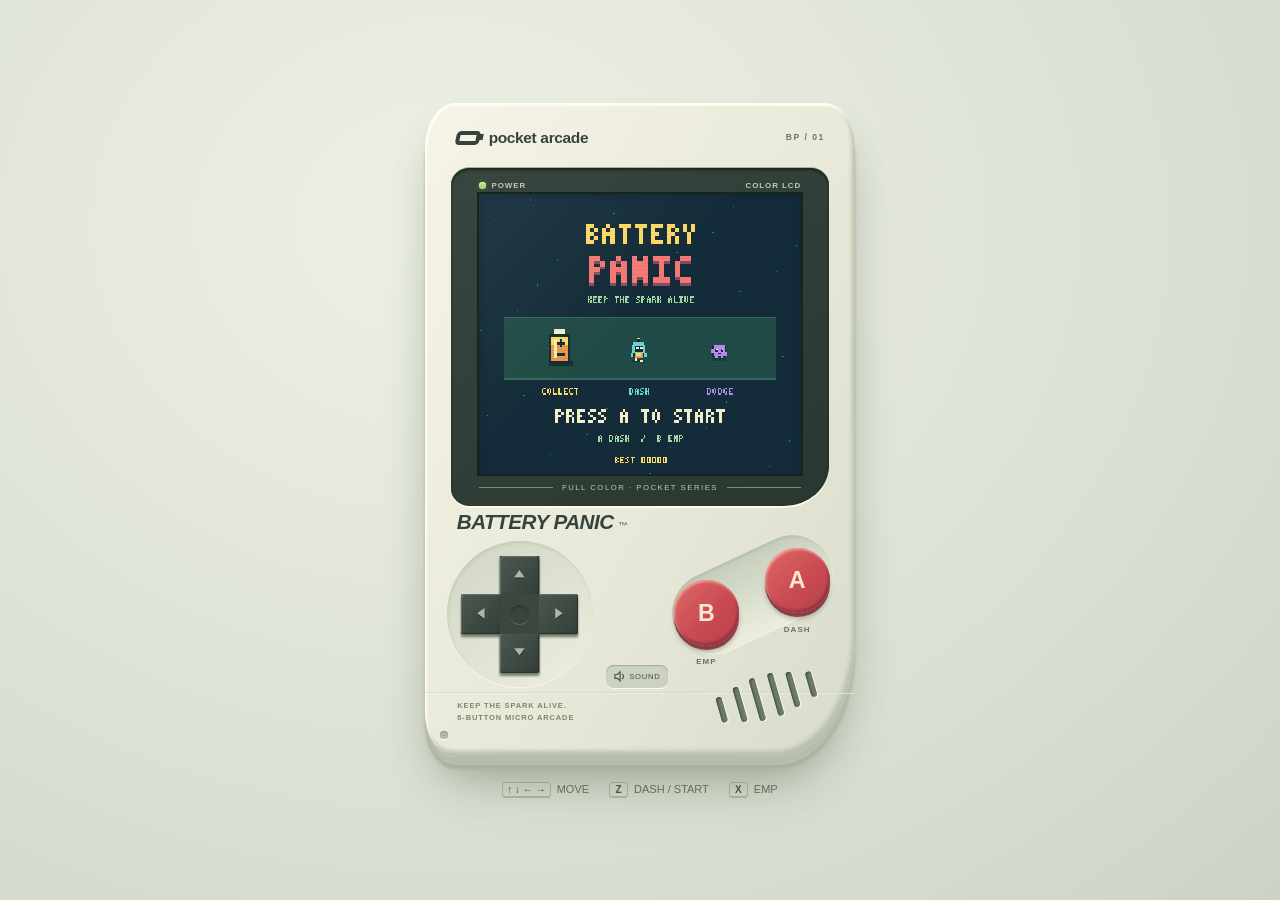
==== index.html @ 0794f8c4 "Initial commit: publish Battery Panic game" ====
<!doctype html>
<html lang="en">
<head>
<meta charset="utf-8">
<meta name="viewport" content="width=device-width,initial-scale=1,viewport-fit=cover">
<meta name="theme-color" content="#dbe0d4">
<meta name="description" content="BATTERY PANIC. A pocket-sized pixel arcade game. Collect power, dodge glitches, and keep the little spark alive.">
<title>BATTERY PANIC — Pocket Arcade</title>
<style>
  :root { color-scheme: light; --ink:#34443d; --plastic:#eeeedd; --red:#c84c50; }
  * { box-sizing:border-box; -webkit-tap-highlight-color:transparent; }
  html { min-height:100%; background:#dbe0d4; }
  body { margin:0; min-height:100svh; padding:24px 12px; display:flex; flex-direction:column; align-items:center; justify-content:center; gap:24px; color:var(--ink); font-family:Arial,Helvetica,sans-serif; background:radial-gradient(ellipse at 35% 25%,#edf0e6 0%,#dbe0d4 62%,#cbd3c7 100%); }
  ::selection { background:#c84c50; color:#fff6df; }
  button { font:inherit; cursor:pointer; -webkit-user-select:none; user-select:none; }
  button:focus-visible { outline:3px solid #55a5a0; outline-offset:5px; }
  .console { width:min(430px,calc(100vw - 28px),calc((100svh - 100px) * .65)); aspect-ratio:430 / 654; position:relative; flex:none; container-type:inline-size; border-radius:7% 7% 18% 7%; background:linear-gradient(120deg,#f5f4e7 0%,#e9e9d9 54%,#d9dccb 100%); box-shadow:inset 2px 3px 2px #fffdf0,inset -3px -6px 4px #b8c1ad,0 8px 0 #b5beab,0 12px 3px #a8b29e,0 28px 40px -12px #68765b70,0 45px 70px -32px #4c5a4750; }
  .console::before { content:""; position:absolute; left:0; right:0; bottom:9.8%; height:1px; background:#bbc5b35c; box-shadow:0 1px 0 #fbfcf080; }
  .brand { position:absolute; top:4%; left:7.2%; display:flex; align-items:center; gap:2cqw; }
  .brand-mark { width:5.6cqw; height:3.2cqw; border:1.1cqw solid var(--ink); border-radius:1cqw; transform:skew(-12deg); position:relative; }
  .brand-mark::after { content:""; position:absolute; width:1cqw; height:1.3cqw; background:var(--ink); right:-1.7cqw; top:-.15cqw; }
  .brand-name { font-weight:900; font-size:3.6cqw; letter-spacing:-.08cqw; }
  .model { position:absolute; right:7%; top:4.5%; font-size:2cqw; letter-spacing:.35cqw; font-weight:700; color:#6d7866; }
  .bezel { position:absolute; top:10%; left:6%; width:88%; padding:6% 6.5% 7.5%; background:linear-gradient(145deg,#38463f,#283730); border-radius:5% 5% 12% 5%; box-shadow:inset 0 2px 3px #16251d,0 2px 0 #fff9e5,0 -1px 0 #a9b4a3; }
  .bezel-top { position:absolute; top:3.8%; left:7.4%; right:7.4%; display:flex; justify-content:space-between; align-items:center; font-size:1.85cqw; font-weight:700; letter-spacing:.22cqw; color:#becbb8; }
  .power { display:flex; align-items:center; gap:1.3cqw; }
  .power-led { width:1.65cqw; height:1.65cqw; background:#b1dc7a; border-radius:50%; box-shadow:inset 0 1px 1px #e2ffb7,0 0 5px #ace07950; }
  .lcd { aspect-ratio:240 / 208; position:relative; overflow:hidden; background:#142c39; box-shadow:0 0 0 2px #17231d,inset 0 0 5px #000; }
  canvas { display:block; width:100%; height:100%; image-rendering:pixelated; image-rendering:crisp-edges; }
  .lcd::after { content:""; pointer-events:none; position:absolute; inset:0; background:linear-gradient(135deg,#d3f3d912,transparent 45%),repeating-linear-gradient(0deg,transparent 0 3px,#09151b0b 3px 4px); box-shadow:inset 0 2px 8px #071b3650; }
  .bezel-bottom { position:absolute; bottom:4%; left:7.5%; right:7.5%; display:flex; align-items:center; gap:2cqw; font-size:1.8cqw; letter-spacing:.35cqw; color:#becbb8; }
  .bezel-bottom::before,.bezel-bottom::after { content:""; height:1px; flex:1; background:#798d74; }
  .game-label { position:absolute; top:62.2%; left:7.4%; font-weight:900; font-style:italic; font-size:4.8cqw; letter-spacing:-.12cqw; }
  .game-label small { font-size:2.2cqw; font-style:normal; font-weight:600; letter-spacing:.1cqw; margin-left:1cqw; color:#6e7d65; }
  .dpad-well { position:absolute; left:5%; top:67%; width:34%; aspect-ratio:1; border-radius:50%; background:linear-gradient(145deg,#d0d6c4,#eeeede); box-shadow:inset 1px 2px 3px #acb69f70,0 1px 1px #fff9e6; }
  .dpad { position:absolute; inset:10%; filter:drop-shadow(0 3px 1px #788071); }
  .cross { position:absolute; inset:0; background:#35403b; clip-path:polygon(33% 0,67% 0,67% 33%,100% 33%,100% 67%,67% 67%,67% 100%,33% 100%,33% 67%,0 67%,0 33%,33% 33%); }
  .dpad button { position:absolute; width:34%; height:34%; padding:0; border:0; background:linear-gradient(135deg,#4c5850,#343e38); color:#afb6a2; touch-action:none; box-shadow:inset 1px 1px 1px #667167,inset -1px -1px 1px #26312b; }
  .dpad button[data-control="up"] { top:0; left:33%; border-radius:10% 10% 0 0; }
  .dpad button[data-control="down"] { bottom:0; left:33%; border-radius:0 0 10% 10%; }
  .dpad button[data-control="left"] { left:0; top:33%; border-radius:10% 0 0 10%; }
  .dpad button[data-control="right"] { right:0; top:33%; border-radius:0 10% 10% 0; }
  .dpad button svg { width:32%; height:32%; fill:currentColor; filter:drop-shadow(0 1px 0 #192a22); }
  .dpad button.pressed { background:#2b3630; box-shadow:inset 1px 2px 3px #14261c; color:#d1dac2; transform:translateY(1px); }
  .dpad-center { position:absolute; top:33%; left:33%; width:34%; height:34%; background:#3b473f; pointer-events:none; display:grid; place-items:center; }
  .dpad-center::after { content:""; width:48%; height:48%; border-radius:50%; box-shadow:inset 0 1px 2px #27312a,0 1px 0 #61705b; background:#39443c; }
  .actions { position:absolute; width:37%; height:20%; right:5.5%; top:67%; }
  .actions::before { content:""; position:absolute; inset:10% -3% 28%; border-radius:50px; transform:rotate(-25deg); background:linear-gradient(#c6cebb,#eceedd); box-shadow:inset 1px 2px 3px #a3b09980,0 1px 1px #fffae6; }
  .action-group { position:absolute; width:41%; aspect-ratio:1; }
  .action-group.b { left:1%; top:30%; }
  .action-group.a { right:1%; top:5%; }
  .action { width:100%; height:100%; border:0; border-radius:50%; background:linear-gradient(135deg,#df6968,#c94b52 55%,#b63e49); color:#fbe7d5; font-size:5.4cqw; font-weight:800; box-shadow:inset 1px 2px 2px #ef9990,inset -2px -3px 2px #983642,0 4px 0 #8c3c44,0 6px 4px #73806c80; touch-action:none; }
  .action.pressed { transform:translateY(3px); background:linear-gradient(135deg,#cf585b,#b9404b); box-shadow:inset 1px 2px 3px #963b47,0 1px 0 #8c3c44,0 2px 2px #73806c80; }
  .action-caption { position:absolute; top:118%; left:0; width:100%; text-align:center; font-size:1.85cqw; font-weight:700; letter-spacing:.25cqw; color:#65745e; }
  .sound { position:absolute; left:42%; top:86%; border:0; padding:1.1cqw 1.7cqw; border-radius:8px; background:#cbd2bf; box-shadow:inset 0 1px 1px #9daa94,0 1px 1px #fffbe9; color:#485541; font-size:1.8cqw; letter-spacing:.15cqw; display:flex; align-items:center; gap:.8cqw; touch-action:manipulation; }
  .sound svg { width:3cqw; height:3cqw; fill:none; stroke:currentColor; stroke-width:1.8; }
  .sound .muted-mark { display:none; }
  .sound[aria-pressed="true"] .muted-mark { display:block; }
  .sound[aria-pressed="true"] .sound-wave { display:none; }
  .speaker { position:absolute; bottom:5.9%; right:9%; width:23%; height:6.7%; display:flex; justify-content:space-between; transform:rotate(-16deg); }
  .speaker i { width:6%; height:100%; border-radius:5px; background:#6d7a67; box-shadow:inset 1px 1px 2px #344e3c,1px 1px 0 #fafbe9; }
  .speaker i:nth-child(1),.speaker i:nth-child(6) { height:60%; margin-top:9%; }
  .speaker i:nth-child(2),.speaker i:nth-child(5) { height:82%; margin-top:4%; }
  .serial { position:absolute; left:7.5%; bottom:5%; font-size:1.75cqw; font-weight:600; letter-spacing:.2cqw; color:#7a876e; line-height:1.6; }
  .screw { position:absolute; width:1.8cqw; height:1.8cqw; border-radius:50%; background:#bbc4af; box-shadow:inset 0 1px 2px #7b8b70,0 1px 0 #fffbed; bottom:2.8%; left:3.5%; }
  .screw::after { content:""; position:absolute; top:46%; left:23%; width:54%; height:1px; background:#89967e; transform:rotate(-25deg); }
  .legend { display:flex; flex-wrap:wrap; justify-content:center; gap:8px 20px; color:#64715c; font-size:11px; line-height:1.5; }
  .legend span { display:flex; gap:6px; align-items:center; }
  kbd { min-width:19px; padding:1px 4px; text-align:center; border:1px solid #b0bba6; border-radius:3px; box-shadow:0 1px 0 #b0bba6; font:700 10px Arial,sans-serif; color:#47563f; }
  .sr-only { position:absolute; width:1px; height:1px; padding:0; margin:-1px; overflow:hidden; clip:rect(0,0,0,0); white-space:nowrap; border:0; }
  @media (max-height:520px) and (min-width:600px) { body { justify-content:flex-start; } .console { width:min(340px,calc(100vw - 28px)); } }
  @media (max-width:360px) { body { padding:16px 12px; gap:20px; } .legend { font-size:10px; gap:8px 12px; } }
  @media (prefers-reduced-motion:reduce) { .console { scroll-behavior:auto; } }
</style>
</head>
<body>
<main class="console" aria-label="Battery Panic handheld arcade console">
  <div class="brand"><span class="brand-mark" aria-hidden="true"></span><span class="brand-name">pocket arcade</span></div>
  <span class="model">BP / 01</span>
  <section class="bezel" aria-label="Game screen">
    <div class="bezel-top"><span class="power"><i class="power-led" aria-hidden="true"></i>POWER</span><span>COLOR LCD</span></div>
    <div class="lcd"><canvas id="game" width="240" height="208" role="img" aria-label="Battery Panic: collect batteries and avoid glitches. Press A or Z to start."></canvas></div>
    <div class="bezel-bottom">FULL COLOR · POCKET SERIES</div>
  </section>
  <div class="game-label">BATTERY PANIC<small>™</small></div>
  <div class="dpad-well"><div class="dpad" role="group" aria-label="Movement controls">
    <div class="cross" aria-hidden="true"></div>
    <button data-control="up" aria-label="Move up"><svg viewBox="0 0 12 12" aria-hidden="true"><path d="M6 2 11 9H1Z"/></svg></button>
    <button data-control="left" aria-label="Move left"><svg viewBox="0 0 12 12" aria-hidden="true"><path d="m2 6 7-5v10Z"/></svg></button>
    <button data-control="right" aria-label="Move right"><svg viewBox="0 0 12 12" aria-hidden="true"><path d="m10 6-7 5V1Z"/></svg></button>
    <button data-control="down" aria-label="Move down"><svg viewBox="0 0 12 12" aria-hidden="true"><path d="M6 10 1 3h10Z"/></svg></button>
    <div class="dpad-center" aria-hidden="true"></div>
  </div></div>
  <div class="actions" role="group" aria-label="Action controls">
    <div class="action-group b"><button class="action" data-control="b" aria-label="B: EMP pulse (X key)">B</button><span class="action-caption">EMP</span></div>
    <div class="action-group a"><button class="action" data-control="a" aria-label="A: start, dash, or restart (Z key)">A</button><span class="action-caption">DASH</span></div>
  </div>
  <button class="sound" id="mute" aria-pressed="false" aria-label="Mute sound"><svg viewBox="0 0 20 20" aria-hidden="true"><path d="M3 7h4l4-4v14l-4-4H3Z"/><path class="sound-wave" d="M14 6q5 4 0 8"/><path class="muted-mark" d="m14 7 5 6m0-6-5 6"/></svg><span>SOUND</span></button>
  <div class="speaker" aria-hidden="true"><i></i><i></i><i></i><i></i><i></i><i></i></div>
  <div class="serial">KEEP THE SPARK ALIVE.<br>6-BUTTON MICRO ARCADE</div><i class="screw" aria-hidden="true"></i>
  <p class="sr-only" id="status" aria-live="polite">Press A or Z to start. Arrow keys move, Z dashes, X sends an EMP pulse.</p>
</main>
<footer class="legend" aria-label="Keyboard instructions"><span><kbd>↑ ↓ ← →</kbd> MOVE</span><span><kbd>Z</kbd> DASH / START</span><span><kbd>X</kbd> EMP</span></footer>
<script>
(() => {
  'use strict';
  const canvas = document.getElementById('game');
  const ctx = canvas.getContext('2d', {alpha:false});
  ctx.imageSmoothingEnabled = false;
  const W=240, H=208, FIELD={left:10,right:230,top:35,bottom:198};
  const C={dark:'#142c39',deep:'#102431',floor:'#245249',tile:'#295b50',line:'#346c5b',mint:'#9edaa1',cream:'#f6efc9',yellow:'#ffda65',orange:'#e99a46',cyan:'#65d6d3',red:'#f57875',purple:'#b78bed',blue:'#48738b'};
  const DASH_CD=1.2, EMP_CD=5.5, reduced=matchMedia('(prefers-reduced-motion: reduce)').matches;
  const buttons=[...document.querySelectorAll('[data-control]')];
  const inputs={up:new Set(),down:new Set(),left:new Set(),right:new Set(),a:new Set(),b:new Set()};
  const pointers=new Map();
  let state='title', player, enemies=[], batteries=[], particles=[], trails=[], rings=[];
  let power=100, score=0, high=0, age=0, spawnClock=0, damageFlash=0, pickupFlash=0, shake=0, endDelay=0, lastTime=0, accumulator=0, visualTime=0;
  let muted=false, audio=null;
  try { high=Math.max(0,Math.min(999999,Number(localStorage.getItem('battery-panic-best'))||0)); } catch (_) {}
  const status=document.getElementById('status');
  const rand=(a,b)=>a+Math.random()*(b-a);
  const clamp=(v,a,b)=>Math.max(a,Math.min(b,v));
  const down=k=>inputs[k].size>0;
  // Original 3 x 5 bitmap alphabet keeps all LCD lettering crisp, with no font assets.
  const font={
    A:'010101111101101',B:'110101110101110',C:'011100100100011',D:'110101101101110',E:'111100110100111',F:'111100110100100',G:'011100101101011',H:'101101111101101',I:'111010010010111',J:'001001001101010',K:'101101110101101',L:'100100100100111',M:'101111111101101',N:'101111111111101',O:'010101101101010',P:'110101110100100',Q:'010101101111011',R:'110101110101101',S:'011100010001110',T:'111010010010010',U:'101101101101111',V:'101101101101010',W:'101101111111101',X:'101101010101101',Y:'101101010010010',Z:'111001010100111',
    '0':'111101101101111','1':'010110010010111','2':'110001010100111','3':'110001010001110','4':'101101111001001','5':'111100110001110','6':'011100111101111','7':'111001010010010','8':'111101111101111','9':'111101111001110',':':'000010000010000','!':'010010010000010','/':'001001010100100','-':'000000111000000','.':'000000000000010','+':'000010111010000','?':'110001010000010'
  };
  function text(str,x,y,color=C.cream,scale=1,center=false) {
    str=String(str).toUpperCase();
    if(center) x-=Math.floor((str.length*4-1)*scale/2);
    ctx.fillStyle=color;
    for(let i=0;i<str.length;i++) { const glyph=font[str[i]]; if(!glyph) continue; for(let n=0;n<15;n++) if(glyph[n]==='1') ctx.fillRect(Math.round(x+i*4*scale+(n%3)*scale),Math.round(y+Math.floor(n/3)*scale),scale,scale); }
  }
  function rect(x,y,w,h,color) { ctx.fillStyle=color;ctx.fillRect(Math.round(x),Math.round(y),w,h); }
  function sound(kind) {
    if(muted||!audio) return;
    const sequences={pickup:[[660,880,.07],[990,1320,.1]],dash:[[400,90,.12]],emp:[[120,650,.17],[650,90,.22]],damage:[[180,45,.18]],over:[[320,240,.12],[240,160,.14],[160,60,.35]],start:[[330,440,.07],[660,880,.1]]};
    try {
      let at=audio.currentTime;
      for(const [from,to,duration] of sequences[kind]||[]) {
        const osc=audio.createOscillator(),gain=audio.createGain();
        osc.type=kind==='emp'?'sawtooth':'square';osc.frequency.setValueAtTime(from,at);osc.frequency.exponentialRampToValueAtTime(to,at+duration);
        gain.gain.setValueAtTime(.0001,at);gain.gain.exponentialRampToValueAtTime(.035,at+.008);gain.gain.exponentialRampToValueAtTime(.0001,at+duration);
        osc.connect(gain);gain.connect(audio.destination);osc.start(at);osc.stop(at+duration+.015);
        osc.onended=()=>{osc.disconnect();gain.disconnect();};at+=duration;
      }
    } catch (_) { /* Audio support never affects gameplay. */ }
  }
  function unlockAudio() {
    if(muted) return;
    try { if(!audio) { const Audio=window.AudioContext||window.webkitAudioContext;if(Audio) audio=new Audio(); } if(audio&&audio.state==='suspended') audio.resume().catch(()=>{}); } catch (_) {}
  }
  document.getElementById('mute').addEventListener('click',()=>{
    muted=!muted;const button=document.getElementById('mute');button.setAttribute('aria-pressed',String(muted));button.setAttribute('aria-label',muted?'Unmute sound':'Mute sound');
    if(audio&&muted) audio.suspend().catch(()=>{});else unlockAudio();
  });
  function spark(x,y,color,count=9) { for(let i=0;i<count;i++) particles.push({x,y,vx:rand(-35,35),vy:rand(-35,35),life:rand(.2,.55),color}); }
  function placeBattery() {
    let x,y;
    for(let attempt=0;attempt<40;attempt++) {
      x=rand(20,220);y=rand(47,185);
      if(Math.hypot(x-player.x,y-player.y)>27 && batteries.every(b=>Math.hypot(x-b.x,y-b.y)>30) && enemies.every(e=>Math.hypot(x-e.x,y-e.y)>19)) break;
    }
    batteries.push({x,y,phase:rand(0,6)});
  }
  function spawnEnemy() {
    const edge=Math.floor(rand(0,4));let x=edge===0?12:edge===1?228:rand(12,228),y=edge===2?38:edge===3?195:rand(38,195);
    if(Math.hypot(x-player.x,y-player.y)<55) { x=player.x<W/2?226:14;y=player.y<116?192:40; }
    enemies.push({x,y,vx:0,vy:0,stun:.7,phase:rand(0,6),color:[C.purple,C.red,C.cyan][enemies.length%3]});
  }
  function reset() {
    player={x:120,y:118,faceX:0,faceY:1,dashX:0,dashY:1,dash:0,aCD:0,bCD:0,invincible:1};
    enemies=[];batteries=[];particles=[];trails=[];rings=[];power=100;score=0;age=0;spawnClock=0;shake=0;damageFlash=0;pickupFlash=0;endDelay=0;accumulator=0;
    for(let i=0;i<3;i++) placeBattery();for(let i=0;i<3;i++) spawnEnemy();
  }
  function start() { reset();state='playing';status.textContent='Game started. Collect yellow batteries. Z dashes. X sends an EMP pulse.';canvas.setAttribute('aria-label','Battery Panic in progress. Collect yellow batteries and avoid colorful glitches.');sound('start'); }
  function end() {
    state='over';power=0;endDelay=.5;shake=0;sound('over');
    if(score>high) { high=score;try {localStorage.setItem('battery-panic-best',String(high));}catch (_){} }
    status.textContent=`Game over. Score ${score}. Best ${high}. Press A or Z to restart.`;
    canvas.setAttribute('aria-label',`Game over. Score ${score}. Best ${high}. Press A or Z to restart.`);
  }
  function action(key) {
    if(key==='a' && (state==='title'||state==='over'&&endDelay<=0)) {start();return;}
    if(state!=='playing') return;
    if(key==='a' && player.aCD<=0) {
      const dx=Number(down('right'))-Number(down('left')),dy=Number(down('down'))-Number(down('up'));
      // Dominant axis keeps both walking and dashing strictly four-directional.
      if(dx) {player.faceX=dx;player.faceY=0;}else if(dy) {player.faceX=0;player.faceY=dy;}
      player.dashX=player.faceX;player.dashY=player.faceY;player.dash=.16;player.aCD=DASH_CD;sound('dash');
    }
    if(key==='b' && player.bCD<=0) {
      player.bCD=EMP_CD;rings.push({x:player.x,y:player.y,life:.45});spark(player.x,player.y,C.cyan,15);sound('emp');
      for(const e of enemies) {
        const dx=e.x-player.x,dy=e.y-player.y,d=Math.hypot(dx,dy);
        if(d<65) { const angle=d>.1?Math.atan2(dy,dx):rand(0,Math.PI*2);e.vx=Math.cos(angle)*175;e.vy=Math.sin(angle)*175;e.stun=1.8;spark(e.x,e.y,C.cyan,4); }
      }
    }
  }
  function syncButton(key) { const button=buttons.find(b=>b.dataset.control===key);button.classList.toggle('pressed',down(key));button.setAttribute('aria-pressed',String(down(key))); }
  function press(key,source) { const was=down(key);inputs[key].add(source);syncButton(key);if(!was) action(key); }
  function release(key,source) { inputs[key].delete(source);syncButton(key); }
  function clearInputs() { for(const k in inputs) {inputs[k].clear();syncButton(k);}pointers.clear(); }
  const keyMap={ArrowUp:'up',ArrowDown:'down',ArrowLeft:'left',ArrowRight:'right',KeyZ:'a',KeyX:'b'};
  window.addEventListener('keydown',e=>{
    const key=keyMap[e.code];if(!key||e.ctrlKey||e.metaKey||e.altKey) return;
    e.preventDefault();if(e.repeat) return;unlockAudio();press(key,'keyboard:'+e.code);
  });
  window.addEventListener('keyup',e=>{const key=keyMap[e.code];if(key){e.preventDefault();release(key,'keyboard:'+e.code);}});
  for(const button of buttons) {
    button.addEventListener('pointerdown',e=>{
      if(e.pointerType==='mouse'&&e.button!==0) return;
      e.preventDefault();unlockAudio();button.setPointerCapture(e.pointerId);pointers.set(e.pointerId,button.dataset.control);press(button.dataset.control,'pointer:'+e.pointerId);
    });
    const finish=e=>{const key=pointers.get(e.pointerId);if(key) {release(key,'pointer:'+e.pointerId);pointers.delete(e.pointerId);}};
    button.addEventListener('pointerup',finish);button.addEventListener('pointercancel',finish);button.addEventListener('lostpointercapture',finish);
    button.addEventListener('contextmenu',e=>e.preventDefault());
    // Assistive technology activation also passes through the same action function.
    button.addEventListener('click',e=>{if(e.detail===0){unlockAudio();action(button.dataset.control);}});
  }
  window.addEventListener('blur',()=>{clearInputs();lastTime=0;accumulator=0;});
  document.addEventListener('visibilitychange',()=>{clearInputs();lastTime=0;accumulator=0;});
  function update(dt) {
    visualTime+=dt;endDelay=Math.max(0,endDelay-dt);
    for(const p of particles) {p.x+=p.vx*dt;p.y+=p.vy*dt;p.life-=dt;}
    particles=particles.filter(p=>p.life>0);
    for(const t of trails) t.life-=dt;trails=trails.filter(t=>t.life>0);
    for(const r of rings) r.life-=dt;rings=rings.filter(r=>r.life>0);
    if(state!=='playing') return;
    age+=dt;power=Math.max(0,power-dt*(2.4+Math.min(age/100,.8)));
    player.aCD=Math.max(0,player.aCD-dt);player.bCD=Math.max(0,player.bCD-dt);player.invincible=Math.max(0,player.invincible-dt);
    shake=Math.max(0,shake-dt);damageFlash=Math.max(0,damageFlash-dt);pickupFlash=Math.max(0,pickupFlash-dt);
    const dx=Number(down('right'))-Number(down('left')),dy=Number(down('down'))-Number(down('up'));
    const mx=dx,my=dx?0:dy;
    if(player.dash>0) {
      trails.push({x:player.x,y:player.y,life:.16});player.x+=player.dashX*235*dt;player.y+=player.dashY*235*dt;player.dash=Math.max(0,player.dash-dt);
    } else {player.x+=mx*66*dt;player.y+=my*66*dt;if(mx||my){player.faceX=mx;player.faceY=my;}}
    player.x=clamp(player.x,FIELD.left+6,FIELD.right-6);player.y=clamp(player.y,FIELD.top+7,FIELD.bottom-7);
    for(let i=batteries.length-1;i>=0;i--) {
      const b=batteries[i];if(Math.hypot(player.x-b.x,player.y-b.y)<10) {batteries.splice(i,1);power=Math.min(100,power+24);score=Math.min(999999,score+100);spark(b.x,b.y,C.yellow,12);pickupFlash=.18;sound('pickup');placeBattery();}
    }
    spawnClock+=dt;
    const target=Math.min(14,3+Math.floor(age/10));
    if(enemies.length<target && spawnClock>1.5) {spawnEnemy();spawnClock=0;}
    for(const e of enemies) {
      e.stun=Math.max(0,e.stun-dt);
      if(e.stun<=0) {
        const ex=player.x-e.x,ey=player.y-e.y,d=Math.hypot(ex,ey)||1,speed=16+Math.min(age*.24,27);
        e.x+=ex/d*speed*dt;e.y+=ey/d*speed*dt;
      }
      e.x+=e.vx*dt;e.y+=e.vy*dt;e.vx*=Math.exp(-7*dt);e.vy*=Math.exp(-7*dt);
      e.x=clamp(e.x,FIELD.left+5,FIELD.right-5);e.y=clamp(e.y,FIELD.top+5,FIELD.bottom-5);
      if(e.stun<=0 && player.dash<=0 && player.invincible<=0 && Math.hypot(e.x-player.x,e.y-player.y)<10) {
        power=Math.max(0,power-20);player.invincible=1.15;e.stun=.45;damageFlash=.15;shake=reduced?0:.18;spark(player.x,player.y,C.red,12);sound('damage');
        const angle=Math.atan2(e.y-player.y,e.x-player.x);e.vx=Math.cos(angle)*100;e.vy=Math.sin(angle)*100;
      }
    }
    if(power<=0) end();
  }
  function batterySprite(x,y,large=false) {
    ctx.save();ctx.translate(Math.round(x),Math.round(y));if(large)ctx.scale(2,2);
    rect(-4,5,9,2,'#152f35');rect(-2,-7,4,2,C.cream);rect(-4,-5,8,11,C.dark);rect(-3,-4,6,9,C.orange);rect(-3,-4,6,3,C.yellow);rect(-2,-3,1,7,'#ffeaa3');rect(-1,-2,3,1,C.dark);rect(0,-3,1,3,C.dark);rect(-1,2,3,1,C.dark);ctx.restore();
  }
  function playerSprite(x,y,frame=0) {
    const px=Math.round(x),py=Math.round(y),step=Math.floor(frame*8)%2;
    rect(px-5,py+6,10,2,'#153b38');rect(px-5,py-6,10,10,C.dark);rect(px-4,py-7,8,2,C.cyan);rect(px-5,py-5,10,6,C.cyan);rect(px-3,py-4,6,4,C.dark);rect(px-2,py-3,2,1,C.cream);rect(px+1,py-3,2,1,C.cream);
    rect(px-3,py+1,6,4,C.orange);rect(px-2,py+1,4,2,C.yellow);rect(px-6,py+1,2,3,C.cyan);rect(px+4,py+1,2,3,C.cyan);rect(px-3,py+5+step,2,2,C.cream);rect(px+1,py+6-step,2,2,C.cream);rect(px-1,py-10,2,3,C.dark);rect(px-1,py-10,2,1,C.yellow);
  }
  function enemySprite(e) {
    const x=Math.round(e.x),y=Math.round(e.y),j=Math.floor(visualTime*8+e.phase)%2;
    rect(x-5,y+5,10,2,'#173d39');rect(x-5,y-4,10,8,C.dark);rect(x-4,y-5,8,8,e.stun>0?C.blue:e.color);rect(x-6-j,y-2,2,3,e.color);rect(x+4+j,y,2,3,e.color);rect(x-3,y+3,2,2,e.color);rect(x+1,y+3,2,2,e.color);
    rect(x-3,y-2,2,2,C.dark);rect(x+1,y-2,2,2,C.dark);rect(x-2,y-2,1,1,C.cream);rect(x+2,y-2,1,1,C.cream);rect(x-1,y+1,2,1,C.dark);
    if(e.stun>0) {rect(x-4,y-9,2,1,C.cyan);rect(x+3,y-8,2,1,C.cyan);}
  }
  function arena() {
    rect(0,0,W,H,C.dark);rect(6,30,228,173,'#183d3d');rect(9,33,222,167,C.floor);
    for(let row=0;row<10;row++)for(let col=0;col<14;col++) {const x=10+col*16,y=35+row*16;if((row+col)%2===0)rect(x,y,16,16,C.tile);rect(x+2,y+2,1,1,C.line);}
    // Tiny circuit traces at the perimeter establish the arena without obstructing it.
    for(let i=0;i<7;i++) {const y=45+i*22;rect(4,y,2,8,C.blue);rect(234,y+5,2,8,C.blue);}
    for(let i=0;i<10;i++) {rect(15+i*23,202,8,2,C.line);}
    ctx.strokeStyle=C.line;ctx.lineWidth=1;ctx.strokeRect(9.5,33.5,221,166);
    rect(14,39,10,1,C.mint);rect(14,39,1,8,C.mint);rect(216,191,10,1,C.mint);rect(225,184,1,8,C.mint);
  }
  function hud() {
    text('SCORE',9,5,C.mint);text(String(score).padStart(5,'0'),9,14,C.cream);
    text('BEST',69,5,C.mint);text(String(Math.max(score,high)).padStart(5,'0'),69,14,C.yellow);
    const low=power<25,color=low?C.red:C.mint;
    text(low&&Math.floor(visualTime*3)%2?'LOW!':'POWER',128,5,color);
    rect(128,13,49,9,C.blue);rect(177,15,2,5,C.blue);rect(130,15,45,5,C.dark);
    rect(130,15,Math.ceil(45*power/100),5,color);
    text('A',189,5,C.cream);text('B',214,5,C.cream);
    const a=player?player.aCD:0,b=player?player.bCD:0;
    rect(188,15,17,5,C.blue);rect(188,15,Math.round(17*(1-a/DASH_CD)),5,C.yellow);
    rect(213,15,17,5,C.blue);rect(213,15,Math.round(17*(1-b/EMP_CD)),5,C.cyan);
    rect(9,25,222,1,C.blue);
  }
  function title() {
    rect(0,0,W,H,C.dark);
    for(let i=0;i<36;i++) {let x=(i*47+11)%W,y=(i*29+19)%H;rect(x,y,1,1,i%3===0?C.line:C.blue);}
    text('BATTERY',W/2,24,C.dark,3,true);text('BATTERY',W/2,22,C.yellow,3,true);
    text('PANIC',W/2,48,'#874c5d',4,true);text('PANIC',W/2,46,C.red,4,true);
    text('KEEP THE SPARK ALIVE',W/2,76,C.mint,1,true);
    rect(19,91,202,47,'#214b46');rect(19,91,202,1,C.line);rect(19,137,202,1,C.line);
    batterySprite(60,114,true);playerSprite(119,117,visualTime);enemySprite({x:179,y:117,stun:0,color:C.purple,phase:0});
    text('COLLECT',60,144,C.yellow,1,true);text('DASH',119,144,C.cyan,1,true);text('DODGE',179,144,C.purple,1,true);
    text('PRESS A TO START',W/2,160,C.cream,2,true);
    text('A DASH  /  B EMP',W/2,179,C.mint,1,true);
    text('BEST '+String(high).padStart(5,'0'),W/2,195,C.yellow,1,true);
  }
  function draw() {
    if(state==='title') {title();return;}
    arena();ctx.save();
    if(shake>0)ctx.translate(Math.round(rand(-2,2)),Math.round(rand(-2,2)));
    ctx.beginPath();ctx.rect(10,35,220,163);ctx.clip();
    for(const b of batteries) batterySprite(b.x,b.y+(reduced?0:Math.round(Math.sin(visualTime*3+b.phase))));
    for(const t of trails) {ctx.globalAlpha=t.life/.16*.5;rect(t.x-4,t.y-5,8,10,C.cyan);}ctx.globalAlpha=1;
    for(const e of enemies) enemySprite(e);
    if(player.invincible<=0||Math.floor(visualTime*12)%2===0||state==='over') playerSprite(player.x,player.y,down('left')||down('right')||down('up')||down('down')?visualTime:0);
    for(const r of rings) {ctx.strokeStyle=C.cyan;ctx.lineWidth=2;ctx.globalAlpha=r.life/.45;ctx.beginPath();ctx.arc(r.x,r.y,(1-r.life/.45)*68+3,0,Math.PI*2);ctx.stroke();}ctx.globalAlpha=1;
    for(const p of particles) rect(p.x,p.y,2,2,p.color);
    if(pickupFlash>0) {ctx.globalAlpha=pickupFlash*.65;rect(10,35,220,163,C.yellow);ctx.globalAlpha=1;}
    if(damageFlash>0) {ctx.globalAlpha=damageFlash*1.4;rect(10,35,220,163,C.red);ctx.globalAlpha=1;}
    ctx.restore();hud();
    if(state==='over') {
      ctx.globalAlpha=.78;rect(9,33,222,167,C.dark);ctx.globalAlpha=1;
      rect(26,66,188,99,C.dark);rect(26,66,188,2,C.red);rect(26,164,188,1,C.blue);
      text('OUT OF JUICE',120,80,C.red,2,true);text('GAME OVER',120,99,C.cream,1,true);
      text('SCORE '+String(score).padStart(5,'0'),120,115,C.yellow,1,true);text('BEST  '+String(high).padStart(5,'0'),120,128,C.mint,1,true);
      if(endDelay<=0)text('A TO RECHARGE',120,145,C.cream,2,true);
    }
  }
  // One permanent animation loop and one set of listeners; restarting only resets data.
  function frame(now) {
    const dt=lastTime?Math.min((now-lastTime)/1000,.1):0;lastTime=now;
    if(!document.hidden) {accumulator+=dt;while(accumulator>=1/60) {update(1/60);accumulator-=1/60;}draw();}
    requestAnimationFrame(frame);
  }
  requestAnimationFrame(frame);
})();
</script>
</body>
</html>
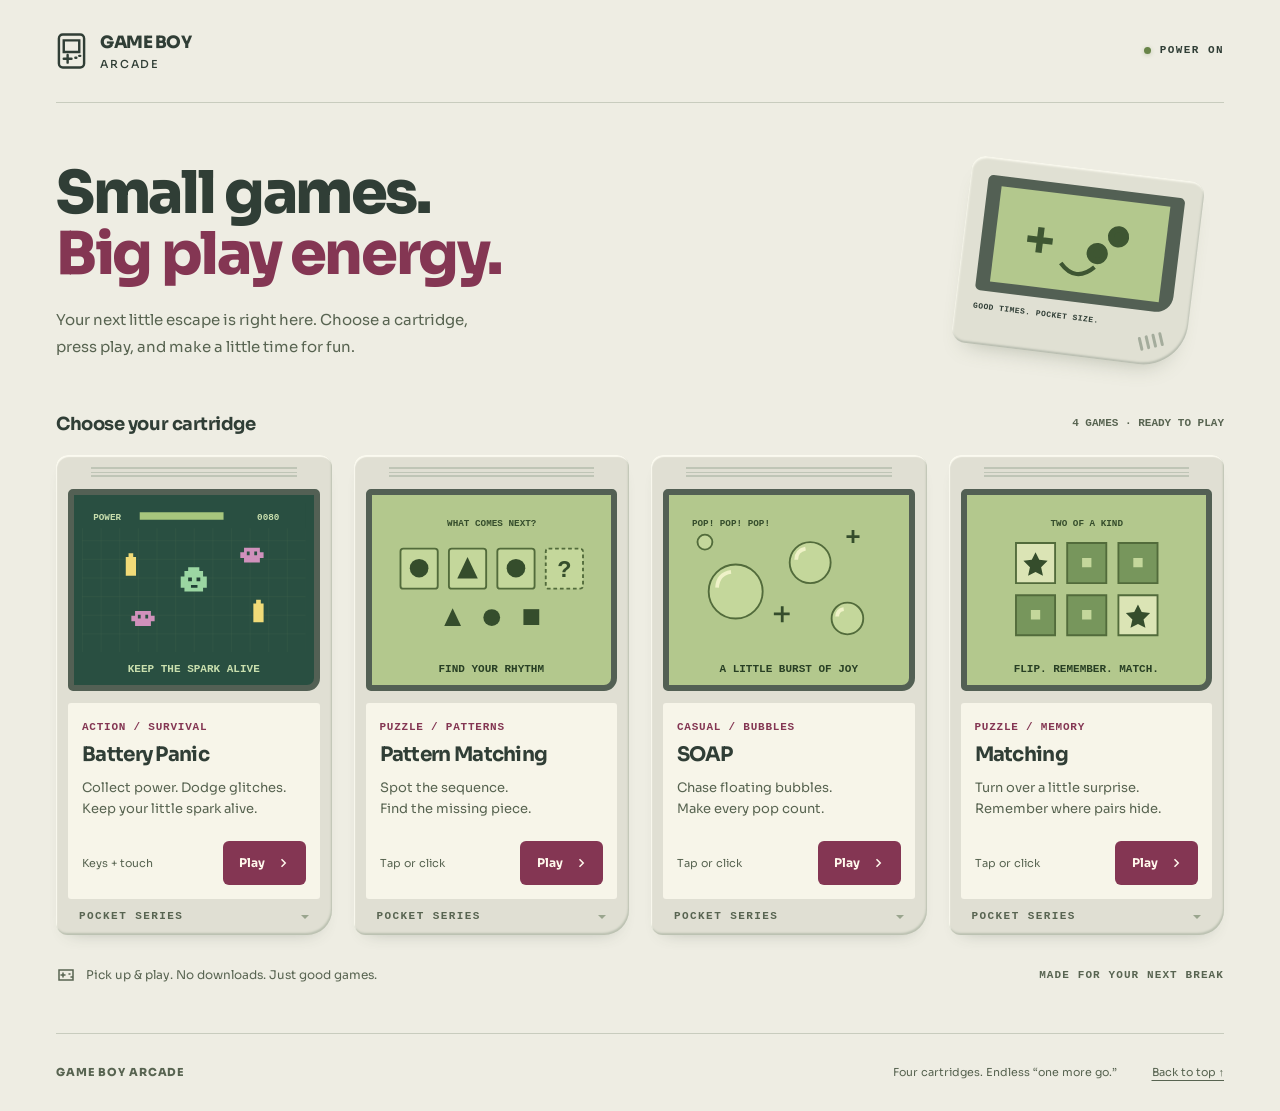
==== commit 5f2c8494: "Build responsive Game Boy Arcade with four integrated games" ====
--- a/index.html
+++ b/index.html
@@ -1,343 +1,313 @@
 <!doctype html>
 <html lang="en">
-<head>
-<meta charset="utf-8">
-<meta name="viewport" content="width=device-width,initial-scale=1,viewport-fit=cover">
-<meta name="theme-color" content="#dbe0d4">
-<meta name="description" content="BATTERY PANIC. A pocket-sized pixel arcade game. Collect power, dodge glitches, and keep the little spark alive.">
-<title>BATTERY PANIC — Pocket Arcade</title>
-<style>
-  :root { color-scheme: light; --ink:#34443d; --plastic:#eeeedd; --red:#c84c50; }
-  * { box-sizing:border-box; -webkit-tap-highlight-color:transparent; }
-  html { min-height:100%; background:#dbe0d4; }
-  body { margin:0; min-height:100svh; padding:24px 12px; display:flex; flex-direction:column; align-items:center; justify-content:center; gap:24px; color:var(--ink); font-family:Arial,Helvetica,sans-serif; background:radial-gradient(ellipse at 35% 25%,#edf0e6 0%,#dbe0d4 62%,#cbd3c7 100%); }
-  ::selection { background:#c84c50; color:#fff6df; }
-  button { font:inherit; cursor:pointer; -webkit-user-select:none; user-select:none; }
-  button:focus-visible { outline:3px solid #55a5a0; outline-offset:5px; }
-  .console { width:min(430px,calc(100vw - 28px),calc((100svh - 100px) * .65)); aspect-ratio:430 / 654; position:relative; flex:none; container-type:inline-size; border-radius:7% 7% 18% 7%; background:linear-gradient(120deg,#f5f4e7 0%,#e9e9d9 54%,#d9dccb 100%); box-shadow:inset 2px 3px 2px #fffdf0,inset -3px -6px 4px #b8c1ad,0 8px 0 #b5beab,0 12px 3px #a8b29e,0 28px 40px -12px #68765b70,0 45px 70px -32px #4c5a4750; }
-  .console::before { content:""; position:absolute; left:0; right:0; bottom:9.8%; height:1px; background:#bbc5b35c; box-shadow:0 1px 0 #fbfcf080; }
-  .brand { position:absolute; top:4%; left:7.2%; display:flex; align-items:center; gap:2cqw; }
-  .brand-mark { width:5.6cqw; height:3.2cqw; border:1.1cqw solid var(--ink); border-radius:1cqw; transform:skew(-12deg); position:relative; }
-  .brand-mark::after { content:""; position:absolute; width:1cqw; height:1.3cqw; background:var(--ink); right:-1.7cqw; top:-.15cqw; }
-  .brand-name { font-weight:900; font-size:3.6cqw; letter-spacing:-.08cqw; }
-  .model { position:absolute; right:7%; top:4.5%; font-size:2cqw; letter-spacing:.35cqw; font-weight:700; color:#6d7866; }
-  .bezel { position:absolute; top:10%; left:6%; width:88%; padding:6% 6.5% 7.5%; background:linear-gradient(145deg,#38463f,#283730); border-radius:5% 5% 12% 5%; box-shadow:inset 0 2px 3px #16251d,0 2px 0 #fff9e5,0 -1px 0 #a9b4a3; }
-  .bezel-top { position:absolute; top:3.8%; left:7.4%; right:7.4%; display:flex; justify-content:space-between; align-items:center; font-size:1.85cqw; font-weight:700; letter-spacing:.22cqw; color:#becbb8; }
-  .power { display:flex; align-items:center; gap:1.3cqw; }
-  .power-led { width:1.65cqw; height:1.65cqw; background:#b1dc7a; border-radius:50%; box-shadow:inset 0 1px 1px #e2ffb7,0 0 5px #ace07950; }
-  .lcd { aspect-ratio:240 / 208; position:relative; overflow:hidden; background:#142c39; box-shadow:0 0 0 2px #17231d,inset 0 0 5px #000; }
-  canvas { display:block; width:100%; height:100%; image-rendering:pixelated; image-rendering:crisp-edges; }
-  .lcd::after { content:""; pointer-events:none; position:absolute; inset:0; background:linear-gradient(135deg,#d3f3d912,transparent 45%),repeating-linear-gradient(0deg,transparent 0 3px,#09151b0b 3px 4px); box-shadow:inset 0 2px 8px #071b3650; }
-  .bezel-bottom { position:absolute; bottom:4%; left:7.5%; right:7.5%; display:flex; align-items:center; gap:2cqw; font-size:1.8cqw; letter-spacing:.35cqw; color:#becbb8; }
-  .bezel-bottom::before,.bezel-bottom::after { content:""; height:1px; flex:1; background:#798d74; }
-  .game-label { position:absolute; top:62.2%; left:7.4%; font-weight:900; font-style:italic; font-size:4.8cqw; letter-spacing:-.12cqw; }
-  .game-label small { font-size:2.2cqw; font-style:normal; font-weight:600; letter-spacing:.1cqw; margin-left:1cqw; color:#6e7d65; }
-  .dpad-well { position:absolute; left:5%; top:67%; width:34%; aspect-ratio:1; border-radius:50%; background:linear-gradient(145deg,#d0d6c4,#eeeede); box-shadow:inset 1px 2px 3px #acb69f70,0 1px 1px #fff9e6; }
-  .dpad { position:absolute; inset:10%; filter:drop-shadow(0 3px 1px #788071); }
-  .cross { position:absolute; inset:0; background:#35403b; clip-path:polygon(33% 0,67% 0,67% 33%,100% 33%,100% 67%,67% 67%,67% 100%,33% 100%,33% 67%,0 67%,0 33%,33% 33%); }
-  .dpad button { position:absolute; width:34%; height:34%; padding:0; border:0; background:linear-gradient(135deg,#4c5850,#343e38); color:#afb6a2; touch-action:none; box-shadow:inset 1px 1px 1px #667167,inset -1px -1px 1px #26312b; }
-  .dpad button[data-control="up"] { top:0; left:33%; border-radius:10% 10% 0 0; }
-  .dpad button[data-control="down"] { bottom:0; left:33%; border-radius:0 0 10% 10%; }
-  .dpad button[data-control="left"] { left:0; top:33%; border-radius:10% 0 0 10%; }
-  .dpad button[data-control="right"] { right:0; top:33%; border-radius:0 10% 10% 0; }
-  .dpad button svg { width:32%; height:32%; fill:currentColor; filter:drop-shadow(0 1px 0 #192a22); }
-  .dpad button.pressed { background:#2b3630; box-shadow:inset 1px 2px 3px #14261c; color:#d1dac2; transform:translateY(1px); }
-  .dpad-center { position:absolute; top:33%; left:33%; width:34%; height:34%; background:#3b473f; pointer-events:none; display:grid; place-items:center; }
-  .dpad-center::after { content:""; width:48%; height:48%; border-radius:50%; box-shadow:inset 0 1px 2px #27312a,0 1px 0 #61705b; background:#39443c; }
-  .actions { position:absolute; width:37%; height:20%; right:5.5%; top:67%; }
-  .actions::before { content:""; position:absolute; inset:10% -3% 28%; border-radius:50px; transform:rotate(-25deg); background:linear-gradient(#c6cebb,#eceedd); box-shadow:inset 1px 2px 3px #a3b09980,0 1px 1px #fffae6; }
-  .action-group { position:absolute; width:41%; aspect-ratio:1; }
-  .action-group.b { left:1%; top:30%; }
-  .action-group.a { right:1%; top:5%; }
-  .action { width:100%; height:100%; border:0; border-radius:50%; background:linear-gradient(135deg,#df6968,#c94b52 55%,#b63e49); color:#fbe7d5; font-size:5.4cqw; font-weight:800; box-shadow:inset 1px 2px 2px #ef9990,inset -2px -3px 2px #983642,0 4px 0 #8c3c44,0 6px 4px #73806c80; touch-action:none; }
-  .action.pressed { transform:translateY(3px); background:linear-gradient(135deg,#cf585b,#b9404b); box-shadow:inset 1px 2px 3px #963b47,0 1px 0 #8c3c44,0 2px 2px #73806c80; }
-  .action-caption { position:absolute; top:118%; left:0; width:100%; text-align:center; font-size:1.85cqw; font-weight:700; letter-spacing:.25cqw; color:#65745e; }
-  .sound { position:absolute; left:42%; top:86%; border:0; padding:1.1cqw 1.7cqw; border-radius:8px; background:#cbd2bf; box-shadow:inset 0 1px 1px #9daa94,0 1px 1px #fffbe9; color:#485541; font-size:1.8cqw; letter-spacing:.15cqw; display:flex; align-items:center; gap:.8cqw; touch-action:manipulation; }
-  .sound svg { width:3cqw; height:3cqw; fill:none; stroke:currentColor; stroke-width:1.8; }
-  .sound .muted-mark { display:none; }
-  .sound[aria-pressed="true"] .muted-mark { display:block; }
-  .sound[aria-pressed="true"] .sound-wave { display:none; }
-  .speaker { position:absolute; bottom:5.9%; right:9%; width:23%; height:6.7%; display:flex; justify-content:space-between; transform:rotate(-16deg); }
-  .speaker i { width:6%; height:100%; border-radius:5px; background:#6d7a67; box-shadow:inset 1px 1px 2px #344e3c,1px 1px 0 #fafbe9; }
-  .speaker i:nth-child(1),.speaker i:nth-child(6) { height:60%; margin-top:9%; }
-  .speaker i:nth-child(2),.speaker i:nth-child(5) { height:82%; margin-top:4%; }
-  .serial { position:absolute; left:7.5%; bottom:5%; font-size:1.75cqw; font-weight:600; letter-spacing:.2cqw; color:#7a876e; line-height:1.6; }
-  .screw { position:absolute; width:1.8cqw; height:1.8cqw; border-radius:50%; background:#bbc4af; box-shadow:inset 0 1px 2px #7b8b70,0 1px 0 #fffbed; bottom:2.8%; left:3.5%; }
-  .screw::after { content:""; position:absolute; top:46%; left:23%; width:54%; height:1px; background:#89967e; transform:rotate(-25deg); }
-  .legend { display:flex; flex-wrap:wrap; justify-content:center; gap:8px 20px; color:#64715c; font-size:11px; line-height:1.5; }
-  .legend span { display:flex; gap:6px; align-items:center; }
-  kbd { min-width:19px; padding:1px 4px; text-align:center; border:1px solid #b0bba6; border-radius:3px; box-shadow:0 1px 0 #b0bba6; font:700 10px Arial,sans-serif; color:#47563f; }
-  .sr-only { position:absolute; width:1px; height:1px; padding:0; margin:-1px; overflow:hidden; clip:rect(0,0,0,0); white-space:nowrap; border:0; }
-  @media (max-height:520px) and (min-width:600px) { body { justify-content:flex-start; } .console { width:min(340px,calc(100vw - 28px)); } }
-  @media (max-width:360px) { body { padding:16px 12px; gap:20px; } .legend { font-size:10px; gap:8px 12px; } }
-  @media (prefers-reduced-motion:reduce) { .console { scroll-behavior:auto; } }
-</style>
-</head>
-<body>
-<main class="console" aria-label="Battery Panic handheld arcade console">
-  <div class="brand"><span class="brand-mark" aria-hidden="true"></span><span class="brand-name">pocket arcade</span></div>
-  <span class="model">BP / 01</span>
-  <section class="bezel" aria-label="Game screen">
-    <div class="bezel-top"><span class="power"><i class="power-led" aria-hidden="true"></i>POWER</span><span>COLOR LCD</span></div>
-    <div class="lcd"><canvas id="game" width="240" height="208" role="img" aria-label="Battery Panic: collect batteries and avoid glitches. Press A or Z to start."></canvas></div>
-    <div class="bezel-bottom">FULL COLOR · POCKET SERIES</div>
-  </section>
-  <div class="game-label">BATTERY PANIC<small>™</small></div>
-  <div class="dpad-well"><div class="dpad" role="group" aria-label="Movement controls">
-    <div class="cross" aria-hidden="true"></div>
-    <button data-control="up" aria-label="Move up"><svg viewBox="0 0 12 12" aria-hidden="true"><path d="M6 2 11 9H1Z"/></svg></button>
-    <button data-control="left" aria-label="Move left"><svg viewBox="0 0 12 12" aria-hidden="true"><path d="m2 6 7-5v10Z"/></svg></button>
-    <button data-control="right" aria-label="Move right"><svg viewBox="0 0 12 12" aria-hidden="true"><path d="m10 6-7 5V1Z"/></svg></button>
-    <button data-control="down" aria-label="Move down"><svg viewBox="0 0 12 12" aria-hidden="true"><path d="M6 10 1 3h10Z"/></svg></button>
-    <div class="dpad-center" aria-hidden="true"></div>
-  </div></div>
-  <div class="actions" role="group" aria-label="Action controls">
-    <div class="action-group b"><button class="action" data-control="b" aria-label="B: EMP pulse (X key)">B</button><span class="action-caption">EMP</span></div>
-    <div class="action-group a"><button class="action" data-control="a" aria-label="A: start, dash, or restart (Z key)">A</button><span class="action-caption">DASH</span></div>
-  </div>
-  <button class="sound" id="mute" aria-pressed="false" aria-label="Mute sound"><svg viewBox="0 0 20 20" aria-hidden="true"><path d="M3 7h4l4-4v14l-4-4H3Z"/><path class="sound-wave" d="M14 6q5 4 0 8"/><path class="muted-mark" d="m14 7 5 6m0-6-5 6"/></svg><span>SOUND</span></button>
-  <div class="speaker" aria-hidden="true"><i></i><i></i><i></i><i></i><i></i><i></i></div>
-  <div class="serial">KEEP THE SPARK ALIVE.<br>6-BUTTON MICRO ARCADE</div><i class="screw" aria-hidden="true"></i>
-  <p class="sr-only" id="status" aria-live="polite">Press A or Z to start. Arrow keys move, Z dashes, X sends an EMP pulse.</p>
-</main>
-<footer class="legend" aria-label="Keyboard instructions"><span><kbd>↑ ↓ ← →</kbd> MOVE</span><span><kbd>Z</kbd> DASH / START</span><span><kbd>X</kbd> EMP</span></footer>
-<script>
-(() => {
-  'use strict';
-  const canvas = document.getElementById('game');
-  const ctx = canvas.getContext('2d', {alpha:false});
-  ctx.imageSmoothingEnabled = false;
-  const W=240, H=208, FIELD={left:10,right:230,top:35,bottom:198};
-  const C={dark:'#142c39',deep:'#102431',floor:'#245249',tile:'#295b50',line:'#346c5b',mint:'#9edaa1',cream:'#f6efc9',yellow:'#ffda65',orange:'#e99a46',cyan:'#65d6d3',red:'#f57875',purple:'#b78bed',blue:'#48738b'};
-  const DASH_CD=1.2, EMP_CD=5.5, reduced=matchMedia('(prefers-reduced-motion: reduce)').matches;
-  const buttons=[...document.querySelectorAll('[data-control]')];
-  const inputs={up:new Set(),down:new Set(),left:new Set(),right:new Set(),a:new Set(),b:new Set()};
-  const pointers=new Map();
-  let state='title', player, enemies=[], batteries=[], particles=[], trails=[], rings=[];
-  let power=100, score=0, high=0, age=0, spawnClock=0, damageFlash=0, pickupFlash=0, shake=0, endDelay=0, lastTime=0, accumulator=0, visualTime=0;
-  let muted=false, audio=null;
-  try { high=Math.max(0,Math.min(999999,Number(localStorage.getItem('battery-panic-best'))||0)); } catch (_) {}
-  const status=document.getElementById('status');
-  const rand=(a,b)=>a+Math.random()*(b-a);
-  const clamp=(v,a,b)=>Math.max(a,Math.min(b,v));
-  const down=k=>inputs[k].size>0;
-  // Original 3 x 5 bitmap alphabet keeps all LCD lettering crisp, with no font assets.
-  const font={
-    A:'010101111101101',B:'110101110101110',C:'011100100100011',D:'110101101101110',E:'111100110100111',F:'111100110100100',G:'011100101101011',H:'101101111101101',I:'111010010010111',J:'001001001101010',K:'101101110101101',L:'100100100100111',M:'101111111101101',N:'101111111111101',O:'010101101101010',P:'110101110100100',Q:'010101101111011',R:'110101110101101',S:'011100010001110',T:'111010010010010',U:'101101101101111',V:'101101101101010',W:'101101111111101',X:'101101010101101',Y:'101101010010010',Z:'111001010100111',
-    '0':'111101101101111','1':'010110010010111','2':'110001010100111','3':'110001010001110','4':'101101111001001','5':'111100110001110','6':'011100111101111','7':'111001010010010','8':'111101111101111','9':'111101111001110',':':'000010000010000','!':'010010010000010','/':'001001010100100','-':'000000111000000','.':'000000000000010','+':'000010111010000','?':'110001010000010'
-  };
-  function text(str,x,y,color=C.cream,scale=1,center=false) {
-    str=String(str).toUpperCase();
-    if(center) x-=Math.floor((str.length*4-1)*scale/2);
-    ctx.fillStyle=color;
-    for(let i=0;i<str.length;i++) { const glyph=font[str[i]]; if(!glyph) continue; for(let n=0;n<15;n++) if(glyph[n]==='1') ctx.fillRect(Math.round(x+i*4*scale+(n%3)*scale),Math.round(y+Math.floor(n/3)*scale),scale,scale); }
-  }
-  function rect(x,y,w,h,color) { ctx.fillStyle=color;ctx.fillRect(Math.round(x),Math.round(y),w,h); }
-  function sound(kind) {
-    if(muted||!audio) return;
-    const sequences={pickup:[[660,880,.07],[990,1320,.1]],dash:[[400,90,.12]],emp:[[120,650,.17],[650,90,.22]],damage:[[180,45,.18]],over:[[320,240,.12],[240,160,.14],[160,60,.35]],start:[[330,440,.07],[660,880,.1]]};
-    try {
-      let at=audio.currentTime;
-      for(const [from,to,duration] of sequences[kind]||[]) {
-        const osc=audio.createOscillator(),gain=audio.createGain();
-        osc.type=kind==='emp'?'sawtooth':'square';osc.frequency.setValueAtTime(from,at);osc.frequency.exponentialRampToValueAtTime(to,at+duration);
-        gain.gain.setValueAtTime(.0001,at);gain.gain.exponentialRampToValueAtTime(.035,at+.008);gain.gain.exponentialRampToValueAtTime(.0001,at+duration);
-        osc.connect(gain);gain.connect(audio.destination);osc.start(at);osc.stop(at+duration+.015);
-        osc.onended=()=>{osc.disconnect();gain.disconnect();};at+=duration;
-      }
-    } catch (_) { /* Audio support never affects gameplay. */ }
-  }
-  function unlockAudio() {
-    if(muted) return;
-    try { if(!audio) { const Audio=window.AudioContext||window.webkitAudioContext;if(Audio) audio=new Audio(); } if(audio&&audio.state==='suspended') audio.resume().catch(()=>{}); } catch (_) {}
-  }
-  document.getElementById('mute').addEventListener('click',()=>{
-    muted=!muted;const button=document.getElementById('mute');button.setAttribute('aria-pressed',String(muted));button.setAttribute('aria-label',muted?'Unmute sound':'Mute sound');
-    if(audio&&muted) audio.suspend().catch(()=>{});else unlockAudio();
-  });
-  function spark(x,y,color,count=9) { for(let i=0;i<count;i++) particles.push({x,y,vx:rand(-35,35),vy:rand(-35,35),life:rand(.2,.55),color}); }
-  function placeBattery() {
-    let x,y;
-    for(let attempt=0;attempt<40;attempt++) {
-      x=rand(20,220);y=rand(47,185);
-      if(Math.hypot(x-player.x,y-player.y)>27 && batteries.every(b=>Math.hypot(x-b.x,y-b.y)>30) && enemies.every(e=>Math.hypot(x-e.x,y-e.y)>19)) break;
-    }
-    batteries.push({x,y,phase:rand(0,6)});
-  }
-  function spawnEnemy() {
-    const edge=Math.floor(rand(0,4));let x=edge===0?12:edge===1?228:rand(12,228),y=edge===2?38:edge===3?195:rand(38,195);
-    if(Math.hypot(x-player.x,y-player.y)<55) { x=player.x<W/2?226:14;y=player.y<116?192:40; }
-    enemies.push({x,y,vx:0,vy:0,stun:.7,phase:rand(0,6),color:[C.purple,C.red,C.cyan][enemies.length%3]});
-  }
-  function reset() {
-    player={x:120,y:118,faceX:0,faceY:1,dashX:0,dashY:1,dash:0,aCD:0,bCD:0,invincible:1};
-    enemies=[];batteries=[];particles=[];trails=[];rings=[];power=100;score=0;age=0;spawnClock=0;shake=0;damageFlash=0;pickupFlash=0;endDelay=0;accumulator=0;
-    for(let i=0;i<3;i++) placeBattery();for(let i=0;i<3;i++) spawnEnemy();
-  }
-  function start() { reset();state='playing';status.textContent='Game started. Collect yellow batteries. Z dashes. X sends an EMP pulse.';canvas.setAttribute('aria-label','Battery Panic in progress. Collect yellow batteries and avoid colorful glitches.');sound('start'); }
-  function end() {
-    state='over';power=0;endDelay=.5;shake=0;sound('over');
-    if(score>high) { high=score;try {localStorage.setItem('battery-panic-best',String(high));}catch (_){} }
-    status.textContent=`Game over. Score ${score}. Best ${high}. Press A or Z to restart.`;
-    canvas.setAttribute('aria-label',`Game over. Score ${score}. Best ${high}. Press A or Z to restart.`);
-  }
-  function action(key) {
-    if(key==='a' && (state==='title'||state==='over'&&endDelay<=0)) {start();return;}
-    if(state!=='playing') return;
-    if(key==='a' && player.aCD<=0) {
-      const dx=Number(down('right'))-Number(down('left')),dy=Number(down('down'))-Number(down('up'));
-      // Dominant axis keeps both walking and dashing strictly four-directional.
-      if(dx) {player.faceX=dx;player.faceY=0;}else if(dy) {player.faceX=0;player.faceY=dy;}
-      player.dashX=player.faceX;player.dashY=player.faceY;player.dash=.16;player.aCD=DASH_CD;sound('dash');
-    }
-    if(key==='b' && player.bCD<=0) {
-      player.bCD=EMP_CD;rings.push({x:player.x,y:player.y,life:.45});spark(player.x,player.y,C.cyan,15);sound('emp');
-      for(const e of enemies) {
-        const dx=e.x-player.x,dy=e.y-player.y,d=Math.hypot(dx,dy);
-        if(d<65) { const angle=d>.1?Math.atan2(dy,dx):rand(0,Math.PI*2);e.vx=Math.cos(angle)*175;e.vy=Math.sin(angle)*175;e.stun=1.8;spark(e.x,e.y,C.cyan,4); }
-      }
-    }
-  }
-  function syncButton(key) { const button=buttons.find(b=>b.dataset.control===key);button.classList.toggle('pressed',down(key));button.setAttribute('aria-pressed',String(down(key))); }
-  function press(key,source) { const was=down(key);inputs[key].add(source);syncButton(key);if(!was) action(key); }
-  function release(key,source) { inputs[key].delete(source);syncButton(key); }
-  function clearInputs() { for(const k in inputs) {inputs[k].clear();syncButton(k);}pointers.clear(); }
-  const keyMap={ArrowUp:'up',ArrowDown:'down',ArrowLeft:'left',ArrowRight:'right',KeyZ:'a',KeyX:'b'};
-  window.addEventListener('keydown',e=>{
-    const key=keyMap[e.code];if(!key||e.ctrlKey||e.metaKey||e.altKey) return;
-    e.preventDefault();if(e.repeat) return;unlockAudio();press(key,'keyboard:'+e.code);
-  });
-  window.addEventListener('keyup',e=>{const key=keyMap[e.code];if(key){e.preventDefault();release(key,'keyboard:'+e.code);}});
-  for(const button of buttons) {
-    button.addEventListener('pointerdown',e=>{
-      if(e.pointerType==='mouse'&&e.button!==0) return;
-      e.preventDefault();unlockAudio();button.setPointerCapture(e.pointerId);pointers.set(e.pointerId,button.dataset.control);press(button.dataset.control,'pointer:'+e.pointerId);
-    });
-    const finish=e=>{const key=pointers.get(e.pointerId);if(key) {release(key,'pointer:'+e.pointerId);pointers.delete(e.pointerId);}};
-    button.addEventListener('pointerup',finish);button.addEventListener('pointercancel',finish);button.addEventListener('lostpointercapture',finish);
-    button.addEventListener('contextmenu',e=>e.preventDefault());
-    // Assistive technology activation also passes through the same action function.
-    button.addEventListener('click',e=>{if(e.detail===0){unlockAudio();action(button.dataset.control);}});
-  }
-  window.addEventListener('blur',()=>{clearInputs();lastTime=0;accumulator=0;});
-  document.addEventListener('visibilitychange',()=>{clearInputs();lastTime=0;accumulator=0;});
-  function update(dt) {
-    visualTime+=dt;endDelay=Math.max(0,endDelay-dt);
-    for(const p of particles) {p.x+=p.vx*dt;p.y+=p.vy*dt;p.life-=dt;}
-    particles=particles.filter(p=>p.life>0);
-    for(const t of trails) t.life-=dt;trails=trails.filter(t=>t.life>0);
-    for(const r of rings) r.life-=dt;rings=rings.filter(r=>r.life>0);
-    if(state!=='playing') return;
-    age+=dt;power=Math.max(0,power-dt*(2.4+Math.min(age/100,.8)));
-    player.aCD=Math.max(0,player.aCD-dt);player.bCD=Math.max(0,player.bCD-dt);player.invincible=Math.max(0,player.invincible-dt);
-    shake=Math.max(0,shake-dt);damageFlash=Math.max(0,damageFlash-dt);pickupFlash=Math.max(0,pickupFlash-dt);
-    const dx=Number(down('right'))-Number(down('left')),dy=Number(down('down'))-Number(down('up'));
-    const mx=dx,my=dx?0:dy;
-    if(player.dash>0) {
-      trails.push({x:player.x,y:player.y,life:.16});player.x+=player.dashX*235*dt;player.y+=player.dashY*235*dt;player.dash=Math.max(0,player.dash-dt);
-    } else {player.x+=mx*66*dt;player.y+=my*66*dt;if(mx||my){player.faceX=mx;player.faceY=my;}}
-    player.x=clamp(player.x,FIELD.left+6,FIELD.right-6);player.y=clamp(player.y,FIELD.top+7,FIELD.bottom-7);
-    for(let i=batteries.length-1;i>=0;i--) {
-      const b=batteries[i];if(Math.hypot(player.x-b.x,player.y-b.y)<10) {batteries.splice(i,1);power=Math.min(100,power+24);score=Math.min(999999,score+100);spark(b.x,b.y,C.yellow,12);pickupFlash=.18;sound('pickup');placeBattery();}
-    }
-    spawnClock+=dt;
-    const target=Math.min(14,3+Math.floor(age/10));
-    if(enemies.length<target && spawnClock>1.5) {spawnEnemy();spawnClock=0;}
-    for(const e of enemies) {
-      e.stun=Math.max(0,e.stun-dt);
-      if(e.stun<=0) {
-        const ex=player.x-e.x,ey=player.y-e.y,d=Math.hypot(ex,ey)||1,speed=16+Math.min(age*.24,27);
-        e.x+=ex/d*speed*dt;e.y+=ey/d*speed*dt;
-      }
-      e.x+=e.vx*dt;e.y+=e.vy*dt;e.vx*=Math.exp(-7*dt);e.vy*=Math.exp(-7*dt);
-      e.x=clamp(e.x,FIELD.left+5,FIELD.right-5);e.y=clamp(e.y,FIELD.top+5,FIELD.bottom-5);
-      if(e.stun<=0 && player.dash<=0 && player.invincible<=0 && Math.hypot(e.x-player.x,e.y-player.y)<10) {
-        power=Math.max(0,power-20);player.invincible=1.15;e.stun=.45;damageFlash=.15;shake=reduced?0:.18;spark(player.x,player.y,C.red,12);sound('damage');
-        const angle=Math.atan2(e.y-player.y,e.x-player.x);e.vx=Math.cos(angle)*100;e.vy=Math.sin(angle)*100;
-      }
-    }
-    if(power<=0) end();
-  }
-  function batterySprite(x,y,large=false) {
-    ctx.save();ctx.translate(Math.round(x),Math.round(y));if(large)ctx.scale(2,2);
-    rect(-4,5,9,2,'#152f35');rect(-2,-7,4,2,C.cream);rect(-4,-5,8,11,C.dark);rect(-3,-4,6,9,C.orange);rect(-3,-4,6,3,C.yellow);rect(-2,-3,1,7,'#ffeaa3');rect(-1,-2,3,1,C.dark);rect(0,-3,1,3,C.dark);rect(-1,2,3,1,C.dark);ctx.restore();
-  }
-  function playerSprite(x,y,frame=0) {
-    const px=Math.round(x),py=Math.round(y),step=Math.floor(frame*8)%2;
-    rect(px-5,py+6,10,2,'#153b38');rect(px-5,py-6,10,10,C.dark);rect(px-4,py-7,8,2,C.cyan);rect(px-5,py-5,10,6,C.cyan);rect(px-3,py-4,6,4,C.dark);rect(px-2,py-3,2,1,C.cream);rect(px+1,py-3,2,1,C.cream);
-    rect(px-3,py+1,6,4,C.orange);rect(px-2,py+1,4,2,C.yellow);rect(px-6,py+1,2,3,C.cyan);rect(px+4,py+1,2,3,C.cyan);rect(px-3,py+5+step,2,2,C.cream);rect(px+1,py+6-step,2,2,C.cream);rect(px-1,py-10,2,3,C.dark);rect(px-1,py-10,2,1,C.yellow);
-  }
-  function enemySprite(e) {
-    const x=Math.round(e.x),y=Math.round(e.y),j=Math.floor(visualTime*8+e.phase)%2;
-    rect(x-5,y+5,10,2,'#173d39');rect(x-5,y-4,10,8,C.dark);rect(x-4,y-5,8,8,e.stun>0?C.blue:e.color);rect(x-6-j,y-2,2,3,e.color);rect(x+4+j,y,2,3,e.color);rect(x-3,y+3,2,2,e.color);rect(x+1,y+3,2,2,e.color);
-    rect(x-3,y-2,2,2,C.dark);rect(x+1,y-2,2,2,C.dark);rect(x-2,y-2,1,1,C.cream);rect(x+2,y-2,1,1,C.cream);rect(x-1,y+1,2,1,C.dark);
-    if(e.stun>0) {rect(x-4,y-9,2,1,C.cyan);rect(x+3,y-8,2,1,C.cyan);}
-  }
-  function arena() {
-    rect(0,0,W,H,C.dark);rect(6,30,228,173,'#183d3d');rect(9,33,222,167,C.floor);
-    for(let row=0;row<10;row++)for(let col=0;col<14;col++) {const x=10+col*16,y=35+row*16;if((row+col)%2===0)rect(x,y,16,16,C.tile);rect(x+2,y+2,1,1,C.line);}
-    // Tiny circuit traces at the perimeter establish the arena without obstructing it.
-    for(let i=0;i<7;i++) {const y=45+i*22;rect(4,y,2,8,C.blue);rect(234,y+5,2,8,C.blue);}
-    for(let i=0;i<10;i++) {rect(15+i*23,202,8,2,C.line);}
-    ctx.strokeStyle=C.line;ctx.lineWidth=1;ctx.strokeRect(9.5,33.5,221,166);
-    rect(14,39,10,1,C.mint);rect(14,39,1,8,C.mint);rect(216,191,10,1,C.mint);rect(225,184,1,8,C.mint);
-  }
-  function hud() {
-    text('SCORE',9,5,C.mint);text(String(score).padStart(5,'0'),9,14,C.cream);
-    text('BEST',69,5,C.mint);text(String(Math.max(score,high)).padStart(5,'0'),69,14,C.yellow);
-    const low=power<25,color=low?C.red:C.mint;
-    text(low&&Math.floor(visualTime*3)%2?'LOW!':'POWER',128,5,color);
-    rect(128,13,49,9,C.blue);rect(177,15,2,5,C.blue);rect(130,15,45,5,C.dark);
-    rect(130,15,Math.ceil(45*power/100),5,color);
-    text('A',189,5,C.cream);text('B',214,5,C.cream);
-    const a=player?player.aCD:0,b=player?player.bCD:0;
-    rect(188,15,17,5,C.blue);rect(188,15,Math.round(17*(1-a/DASH_CD)),5,C.yellow);
-    rect(213,15,17,5,C.blue);rect(213,15,Math.round(17*(1-b/EMP_CD)),5,C.cyan);
-    rect(9,25,222,1,C.blue);
-  }
-  function title() {
-    rect(0,0,W,H,C.dark);
-    for(let i=0;i<36;i++) {let x=(i*47+11)%W,y=(i*29+19)%H;rect(x,y,1,1,i%3===0?C.line:C.blue);}
-    text('BATTERY',W/2,24,C.dark,3,true);text('BATTERY',W/2,22,C.yellow,3,true);
-    text('PANIC',W/2,48,'#874c5d',4,true);text('PANIC',W/2,46,C.red,4,true);
-    text('KEEP THE SPARK ALIVE',W/2,76,C.mint,1,true);
-    rect(19,91,202,47,'#214b46');rect(19,91,202,1,C.line);rect(19,137,202,1,C.line);
-    batterySprite(60,114,true);playerSprite(119,117,visualTime);enemySprite({x:179,y:117,stun:0,color:C.purple,phase:0});
-    text('COLLECT',60,144,C.yellow,1,true);text('DASH',119,144,C.cyan,1,true);text('DODGE',179,144,C.purple,1,true);
-    text('PRESS A TO START',W/2,160,C.cream,2,true);
-    text('A DASH  /  B EMP',W/2,179,C.mint,1,true);
-    text('BEST '+String(high).padStart(5,'0'),W/2,195,C.yellow,1,true);
-  }
-  function draw() {
-    if(state==='title') {title();return;}
-    arena();ctx.save();
-    if(shake>0)ctx.translate(Math.round(rand(-2,2)),Math.round(rand(-2,2)));
-    ctx.beginPath();ctx.rect(10,35,220,163);ctx.clip();
-    for(const b of batteries) batterySprite(b.x,b.y+(reduced?0:Math.round(Math.sin(visualTime*3+b.phase))));
-    for(const t of trails) {ctx.globalAlpha=t.life/.16*.5;rect(t.x-4,t.y-5,8,10,C.cyan);}ctx.globalAlpha=1;
-    for(const e of enemies) enemySprite(e);
-    if(player.invincible<=0||Math.floor(visualTime*12)%2===0||state==='over') playerSprite(player.x,player.y,down('left')||down('right')||down('up')||down('down')?visualTime:0);
-    for(const r of rings) {ctx.strokeStyle=C.cyan;ctx.lineWidth=2;ctx.globalAlpha=r.life/.45;ctx.beginPath();ctx.arc(r.x,r.y,(1-r.life/.45)*68+3,0,Math.PI*2);ctx.stroke();}ctx.globalAlpha=1;
-    for(const p of particles) rect(p.x,p.y,2,2,p.color);
-    if(pickupFlash>0) {ctx.globalAlpha=pickupFlash*.65;rect(10,35,220,163,C.yellow);ctx.globalAlpha=1;}
-    if(damageFlash>0) {ctx.globalAlpha=damageFlash*1.4;rect(10,35,220,163,C.red);ctx.globalAlpha=1;}
-    ctx.restore();hud();
-    if(state==='over') {
-      ctx.globalAlpha=.78;rect(9,33,222,167,C.dark);ctx.globalAlpha=1;
-      rect(26,66,188,99,C.dark);rect(26,66,188,2,C.red);rect(26,164,188,1,C.blue);
-      text('OUT OF JUICE',120,80,C.red,2,true);text('GAME OVER',120,99,C.cream,1,true);
-      text('SCORE '+String(score).padStart(5,'0'),120,115,C.yellow,1,true);text('BEST  '+String(high).padStart(5,'0'),120,128,C.mint,1,true);
-      if(endDelay<=0)text('A TO RECHARGE',120,145,C.cream,2,true);
-    }
-  }
-  // One permanent animation loop and one set of listeners; restarting only resets data.
-  function frame(now) {
-    const dt=lastTime?Math.min((now-lastTime)/1000,.1):0;lastTime=now;
-    if(!document.hidden) {accumulator+=dt;while(accumulator>=1/60) {update(1/60);accumulator-=1/60;}draw();}
-    requestAnimationFrame(frame);
-  }
-  requestAnimationFrame(frame);
-})();
-</script>
-</body>
+  <head>
+    <meta charset="utf-8" />
+    <meta
+      name="viewport"
+      content="width=device-width, initial-scale=1, viewport-fit=cover"
+    />
+    <meta name="theme-color" content="#eeede3" />
+    <meta
+      name="description"
+      content="Four little games. One pocket arcade. Play Battery Panic, Pattern Matching, SOAP, and Matching in your browser."
+    />
+    <title>Game Boy Arcade — Pick up & play</title>
+    <link rel="icon" href="assets/favicon.svg" type="image/svg+xml" />
+    <link rel="stylesheet" href="assets/arcade.css" />
+  </head>
+  <body>
+    <a class="skip" href="#games">Skip to games</a>
+    <div class="shell">
+      <header class="masthead">
+        <a class="wordmark" href="index.html" aria-label="Game Boy Arcade home"
+          ><svg viewBox="0 0 32 38" aria-hidden="true">
+            <rect x="3" y="2" width="26" height="34" rx="4" />
+            <path d="M8 8h16v12H8zM8 27h8m-4-4v8m8-5h1m3-2h1" /></svg
+          ><span>GAME BOY <b>ARCADE</b></span></a
+        >
+        <span class="power"><i></i> POWER ON</span>
+      </header>
+      <main>
+        <section class="intro" aria-labelledby="title">
+          <div>
+            <h1 id="title">Small games.<br /><span>Big play energy.</span></h1>
+            <p>
+              Your next little escape is right here. Choose a cartridge,<br
+                class="desktop-break"
+              />
+              press play, and make a little time for fun.
+            </p>
+          </div>
+          <div class="console-stamp" aria-hidden="true">
+            <div class="stamp-screen">
+              <svg viewBox="0 0 160 90">
+                <path d="M30 46h24m-12-12v24" />
+                <circle cx="115" cy="34" r="7" />
+                <circle cx="97" cy="52" r="7" />
+                <path class="smile" d="M64 65q16 17 32 0" />
+              </svg>
+            </div>
+            <span>GOOD TIMES. POCKET SIZE.</span>
+            <div class="stamp-slots"><i></i><i></i><i></i><i></i></div>
+          </div>
+        </section>
+        <section
+          class="collection"
+          id="games"
+          aria-labelledby="collection-title"
+        >
+          <div class="collection-heading">
+            <h2 id="collection-title">Choose your cartridge</h2>
+            <span>4 GAMES · READY TO PLAY</span>
+          </div>
+          <div class="games">
+            <article class="cartridge">
+              <div class="grip" aria-hidden="true"></div>
+              <a
+                class="preview battery"
+                href="battery_panic.html"
+                tabindex="-1"
+                aria-hidden="true"
+                ><svg viewBox="0 0 240 160">
+                  <defs>
+                    <pattern
+                      id="tiles"
+                      width="20"
+                      height="20"
+                      patternUnits="userSpaceOnUse"
+                    >
+                      <path
+                        d="M20 0H0V20"
+                        fill="none"
+                        stroke="#44664a"
+                        stroke-width=".5"
+                      />
+                    </pattern>
+                  </defs>
+                  <path fill="#294f41" d="M0 0h240v160H0z" />
+                  <path fill="url(#tiles)" d="M0 27h240v133H0z" />
+                  <text x="12" y="18">POWER</text>
+                  <path fill="#a7c67d" d="M62 10h90v8H62z" />
+                  <text x="188" y="18">0080</text>
+                  <g fill="#f1db78">
+                    <path
+                      d="M47 58h11v20H47zM50 54h5v4h-5zM184 108h11v20h-11zM187 104h5v4h-5z"
+                    />
+                  </g>
+                  <g fill="#9bd6a2">
+                    <path
+                      d="M110 73h20v22h-20zM106 79h4v12h-4zM130 79h4v12h-4zM114 69h12v4h-12z"
+                    />
+                  </g>
+                  <path
+                    fill="#213f34"
+                    d="M114 80h4v4h-4zM123 80h4v4h-4zM117 88h7v3h-7z"
+                  />
+                  <g fill="#d091bc">
+                    <path d="M57 116h17v16H57zM53 121h25v6H53z" />
+                    <path d="M174 48h17v16h-17zM170 53h25v6h-25z" />
+                  </g>
+                  <path
+                    fill="#294f41"
+                    d="M60 120h3v4h-3zM68 120h3v4h-3zM177 52h3v4h-3zM185 52h3v4h-3z"
+                  /></svg
+                ><span class="screen-caption">KEEP THE SPARK ALIVE</span></a
+              >
+              <div class="label">
+                <div class="genre">ACTION / SURVIVAL</div>
+                <h3>Battery Panic</h3>
+                <p>
+                  Collect power. Dodge glitches.<br />Keep your little spark
+                  alive.
+                </p>
+                <div class="card-bottom">
+                  <span>Keys + touch</span
+                  ><a
+                    class="play"
+                    href="battery_panic.html"
+                    aria-label="Play Battery Panic"
+                    >Play
+                    <svg viewBox="0 0 16 16" aria-hidden="true">
+                      <path d="m6 3 5 5-5 5" /></svg
+                  ></a>
+                </div>
+              </div>
+              <div class="cartridge-foot" aria-hidden="true">
+                <span>POCKET SERIES</span><i></i>
+              </div>
+            </article>
+            <article class="cartridge">
+              <div class="grip" aria-hidden="true"></div>
+              <a
+                class="preview"
+                href="pattern_matching.html"
+                tabindex="-1"
+                aria-hidden="true"
+                ><svg viewBox="0 0 240 160">
+                  <text x="120" y="25" text-anchor="middle">
+                    WHAT COMES NEXT?
+                  </text>
+                  <g fill="#c4d79b" stroke="#526b3b" stroke-width="2">
+                    <rect x="22" y="49" width="40" height="43" rx="3" />
+                    <rect x="74" y="49" width="40" height="43" rx="3" />
+                    <rect x="126" y="49" width="40" height="43" rx="3" />
+                    <rect
+                      x="178"
+                      y="49"
+                      width="40"
+                      height="43"
+                      rx="3"
+                      stroke-dasharray="4 3"
+                    />
+                  </g>
+                  <g fill="#354d2c">
+                    <circle cx="42" cy="70" r="10" />
+                    <path d="m94 58 11 23H83z" />
+                    <circle cx="146" cy="70" r="10" />
+                  </g>
+                  <text x="198" y="79" class="question" text-anchor="middle">
+                    ?
+                  </text>
+                  <g fill="#354d2c">
+                    <path d="m78 113 9 19H69z" />
+                    <circle cx="120" cy="123" r="9" />
+                    <path d="M154 114h17v17h-17z" />
+                  </g></svg
+                ><span class="screen-caption">FIND YOUR RHYTHM</span></a
+              >
+              <div class="label">
+                <div class="genre">PUZZLE / PATTERNS</div>
+                <h3>Pattern Matching</h3>
+                <p>Spot the sequence.<br />Find the missing piece.</p>
+                <div class="card-bottom">
+                  <span>Tap or click</span
+                  ><a
+                    class="play"
+                    href="pattern_matching.html"
+                    aria-label="Play Pattern Matching"
+                    >Play
+                    <svg viewBox="0 0 16 16" aria-hidden="true">
+                      <path d="m6 3 5 5-5 5" /></svg
+                  ></a>
+                </div>
+              </div>
+              <div class="cartridge-foot" aria-hidden="true">
+                <span>POCKET SERIES</span><i></i>
+              </div>
+            </article>
+            <article class="cartridge">
+              <div class="grip" aria-hidden="true"></div>
+              <a
+                class="preview"
+                href="soap.html"
+                tabindex="-1"
+                aria-hidden="true"
+                ><svg viewBox="0 0 240 160">
+                  <text x="16" y="25">POP! POP! POP!</text>
+                  <g fill="#c4d79b" stroke="#526b3b" stroke-width="2">
+                    <circle cx="63" cy="95" r="29" />
+                    <circle cx="143" cy="64" r="22" />
+                    <circle cx="183" cy="124" r="17" />
+                    <circle cx="30" cy="42" r="8" />
+                  </g>
+                  <g fill="none" stroke="#eff2c8" stroke-width="4">
+                    <path
+                      d="M43 91q1-15 15-17M128 61q0-10 10-12M172 122q0-7 7-8"
+                    />
+                  </g>
+                  <path
+                    d="M104 119h17m-8-8v17M182 36h14m-7-7v14"
+                    fill="none"
+                    stroke="#354d2c"
+                    stroke-width="3"
+                  /></svg
+                ><span class="screen-caption">A LITTLE BURST OF JOY</span></a
+              >
+              <div class="label">
+                <div class="genre">CASUAL / BUBBLES</div>
+                <h3>SOAP</h3>
+                <p>Chase floating bubbles.<br />Make every pop count.</p>
+                <div class="card-bottom">
+                  <span>Tap or click</span
+                  ><a class="play" href="soap.html" aria-label="Play SOAP"
+                    >Play
+                    <svg viewBox="0 0 16 16" aria-hidden="true">
+                      <path d="m6 3 5 5-5 5" /></svg
+                  ></a>
+                </div>
+              </div>
+              <div class="cartridge-foot" aria-hidden="true">
+                <span>POCKET SERIES</span><i></i>
+              </div>
+            </article>
+            <article class="cartridge">
+              <div class="grip" aria-hidden="true"></div>
+              <a
+                class="preview"
+                href="matching.html"
+                tabindex="-1"
+                aria-hidden="true"
+                ><svg viewBox="0 0 240 160">
+                  <text x="120" y="25" text-anchor="middle">TWO OF A KIND</text>
+                  <g stroke="#526b3b" stroke-width="2">
+                    <path
+                      fill="#dbe4b5"
+                      d="M44 43h42v43H44zM154 99h42v43h-42z"
+                    />
+                    <path
+                      fill="#77965c"
+                      d="M99 43h42v43H99zM154 43h42v43h-42zM44 99h42v43H44zM99 99h42v43H99z"
+                    />
+                  </g>
+                  <g fill="#354d2c">
+                    <path
+                      d="m65 53 4 8 9 1-7 7 2 9-8-4-8 4 2-9-7-7 9-1zM175 109l4 8 9 1-7 7 2 9-8-4-8 4 2-9-7-7 9-1z"
+                    />
+                  </g>
+                  <g fill="#c4d79b">
+                    <path
+                      d="M115 59h10v10h-10zM170 59h10v10h-10zM60 115h10v10H60zM115 115h10v10h-10z"
+                    />
+                  </g></svg
+                ><span class="screen-caption">FLIP. REMEMBER. MATCH.</span></a
+              >
+              <div class="label">
+                <div class="genre">PUZZLE / MEMORY</div>
+                <h3>Matching</h3>
+                <p>
+                  Turn over a little surprise.<br />Remember where pairs hide.
+                </p>
+                <div class="card-bottom">
+                  <span>Tap or click</span
+                  ><a
+                    class="play"
+                    href="matching.html"
+                    aria-label="Play Matching"
+                    >Play
+                    <svg viewBox="0 0 16 16" aria-hidden="true">
+                      <path d="m6 3 5 5-5 5" /></svg
+                  ></a>
+                </div>
+              </div>
+              <div class="cartridge-foot" aria-hidden="true">
+                <span>POCKET SERIES</span><i></i>
+              </div>
+            </article>
+          </div>
+        </section>
+        <div class="play-note">
+          <svg viewBox="0 0 20 20" aria-hidden="true">
+            <path d="M3 5h14v10H3zM7 8v4m-2-2h4m4-1h1m1 3h1" />
+          </svg>
+          <p>Pick up & play. No downloads. Just good games.</p>
+          <span>MADE FOR YOUR NEXT BREAK</span>
+        </div>
+      </main>
+      <footer>
+        <span>GAME BOY ARCADE</span
+        ><span>Four cartridges. Endless “one more go.”</span
+        ><a href="#title">Back to top ↑</a>
+      </footer>
+    </div>
+  </body>
 </html>
--- a/assets/arcade.css
+++ b/assets/arcade.css
@@ -0,0 +1,701 @@
+@font-face {
+  font-family: Sora;
+  src: url("fonts/Sora-Variable.ttf") format("truetype");
+  font-weight: 100 800;
+  font-style: normal;
+  font-display: swap;
+}
+:root {
+  color-scheme: light;
+  --paper: #eeede3;
+  --ink: #303e36;
+  --muted: #586451;
+  --berry: #843653;
+  --lcd: #b3c88d;
+  --shell: #e0dfd3;
+}
+* {
+  box-sizing: border-box;
+}
+html {
+  scroll-behavior: smooth;
+  scroll-padding-top: 24px;
+}
+body {
+  margin: 0;
+  background: var(--paper);
+  color: var(--ink);
+  font-family: Sora, Arial, Helvetica, sans-serif;
+  -webkit-font-smoothing: antialiased;
+}
+::selection {
+  background: var(--berry);
+  color: #fff8e9;
+}
+a {
+  color: inherit;
+  text-underline-offset: 4px;
+}
+a:focus-visible {
+  outline: 3px solid var(--berry);
+  outline-offset: 5px;
+}
+svg {
+  display: block;
+}
+.shell {
+  max-width: 1380px;
+  margin: auto;
+  padding: 0 56px;
+}
+.masthead {
+  min-height: 103px;
+  display: flex;
+  align-items: center;
+  justify-content: space-between;
+  border-bottom: 1px solid #c8ccbe;
+  gap: 20px;
+}
+.wordmark {
+  display: flex;
+  gap: 13px;
+  align-items: center;
+  text-decoration: none;
+  font-size: 17px;
+  font-weight: 900;
+  letter-spacing: -0.025em;
+}
+.wordmark svg {
+  width: 31px;
+  height: 38px;
+  fill: none;
+  stroke: currentColor;
+  stroke-width: 2.5;
+  stroke-linecap: round;
+}
+.wordmark b {
+  font-weight: 500;
+  letter-spacing: 0.17em;
+  font-size: 10px;
+  display: block;
+  margin-top: 4px;
+}
+.power {
+  font:
+    700 10px/1.4 "Courier New",
+    monospace;
+  letter-spacing: 0.13em;
+  display: flex;
+  gap: 9px;
+  align-items: center;
+}
+.power i {
+  width: 7px;
+  height: 7px;
+  background: #688448;
+  border-radius: 50%;
+  box-shadow: 0 1px 4px #68844850;
+}
+.intro {
+  display: flex;
+  align-items: center;
+  justify-content: space-between;
+  padding: 60px 0 53px;
+  gap: 32px;
+}
+h1 {
+  font-size: clamp(40px, 4.6vw, 65px);
+  line-height: 1.03;
+  letter-spacing: -0.04em;
+  margin: 0;
+  font-weight: 800;
+}
+h1 span {
+  color: var(--berry);
+}
+.intro p {
+  color: var(--muted);
+  font-size: 15px;
+  line-height: 1.75;
+  margin: 23px 0 0;
+}
+.console-stamp {
+  position: relative;
+  width: 234px;
+  flex-shrink: 0;
+  padding: 18px 18px 32px;
+  background: #e0e0d3;
+  border-radius: 14px 14px 45px 14px;
+  box-shadow:
+    inset 1px 2px 2px #faf9ef,
+    inset -1px -2px 2px #b8bdb0,
+    0 14px 22px -15px #56634a60;
+  transform: rotate(7deg);
+  margin-right: 29px;
+}
+.stamp-screen {
+  padding: 10px 14px;
+  background: #536054;
+  border-radius: 5px 5px 17px 5px;
+}
+.stamp-screen svg {
+  background: var(--lcd);
+  width: 100%;
+  stroke: #3e5632;
+  stroke-width: 6;
+  fill: #3e5632;
+  image-rendering: pixelated;
+}
+.stamp-screen .smile {
+  fill: none;
+  stroke-width: 4;
+}
+.console-stamp > span {
+  display: block;
+  font:
+    700 8px/1.5 "Courier New",
+    monospace;
+  letter-spacing: 0.06em;
+  margin-top: 10px;
+}
+.stamp-slots {
+  position: absolute;
+  bottom: 17px;
+  right: 23px;
+  display: flex;
+  gap: 4px;
+  transform: rotate(-20deg);
+}
+.stamp-slots i {
+  width: 3px;
+  height: 14px;
+  background: #a4ac9c;
+  border-radius: 3px;
+}
+.collection-heading {
+  display: flex;
+  align-items: center;
+  justify-content: space-between;
+  gap: 12px;
+  margin-bottom: 20px;
+}
+.collection-heading h2 {
+  font-size: 18px;
+  letter-spacing: -0.025em;
+  margin: 0;
+}
+.collection-heading > span {
+  font:
+    700 10px/1.4 "Courier New",
+    monospace;
+  color: var(--muted);
+  letter-spacing: 0.08em;
+}
+.games {
+  display: grid;
+  grid-template-columns: repeat(4, minmax(0, 1fr));
+  gap: 22px;
+}
+.cartridge {
+  min-width: 0;
+  background: var(--shell);
+  border-radius: 12px 12px 25px 12px;
+  padding: 12px 12px 0;
+  box-shadow:
+    inset 1px 2px 1px #fbfaf0,
+    inset -1px -2px 2px #bac0b0,
+    0 9px 18px -14px #3f4e3e70;
+  transition:
+    transform 0.22s ease,
+    box-shadow 0.22s ease;
+}
+.cartridge:has(a:hover) {
+  transform: translateY(-5px);
+  box-shadow:
+    inset 1px 2px 1px #fbfaf0,
+    inset -1px -2px 2px #bac0b0,
+    0 17px 23px -15px #3f4e3e70;
+}
+.grip {
+  height: 10px;
+  margin: 0 23px 12px;
+  border-top: 2px solid #bfc5b6;
+  border-bottom: 2px solid #bfc5b6;
+  position: relative;
+}
+.grip:after {
+  content: "";
+  position: absolute;
+  left: 0;
+  right: 0;
+  top: 3px;
+  border-top: 1px solid #bfc5b6;
+}
+.preview {
+  display: block;
+  background: var(--lcd);
+  padding: 8px 8px 0;
+  border: 6px solid #536054;
+  border-radius: 5px 5px 13px 5px;
+  text-decoration: none;
+}
+.preview svg {
+  width: 100%;
+  aspect-ratio: 240/160;
+  fill: #354d2c;
+  font:
+    700 10px "Courier New",
+    monospace;
+}
+.preview .question {
+  font-size: 25px;
+}
+.screen-caption {
+  display: block;
+  color: #283f24;
+  text-align: center;
+  font:
+    700 7px/1.5 "Courier New",
+    monospace;
+  letter-spacing: 0.08em;
+  padding: 9px 0 8px;
+}
+.battery {
+  background: #294f41;
+}
+.battery svg {
+  fill: #c9dfae;
+}
+.battery .screen-caption {
+  color: #c9dfae;
+}
+.label {
+  background: #f7f5e9;
+  padding: 17px 14px 14px;
+  margin-top: 12px;
+  border-radius: 3px;
+}
+.genre {
+  font:
+    700 8px/1.4 "Courier New",
+    monospace;
+  letter-spacing: 0.07em;
+  color: var(--berry);
+}
+h3 {
+  font-size: 20px;
+  letter-spacing: -0.035em;
+  line-height: 1.2;
+  margin: 7px 0 10px;
+}
+.label p {
+  font-size: 12px;
+  line-height: 1.65;
+  color: #586451;
+  margin: 0;
+}
+.card-bottom {
+  display: flex;
+  align-items: center;
+  justify-content: space-between;
+  gap: 6px;
+  margin-top: 21px;
+}
+.card-bottom > span {
+  font-size: 10px;
+  color: #586451;
+}
+.play {
+  display: inline-flex;
+  align-items: center;
+  justify-content: center;
+  gap: 12px;
+  min-height: 44px;
+  min-width: 83px;
+  padding: 0 13px;
+  background: var(--berry);
+  color: #fff8ec;
+  border-radius: 6px;
+  font-size: 12px;
+  font-weight: 700;
+  text-decoration: none;
+  transition: background 0.15s;
+}
+.play:hover {
+  background: #67283f;
+}
+.play svg {
+  width: 12px;
+  height: 12px;
+  fill: none;
+  stroke: currentColor;
+  stroke-width: 2;
+}
+.play:active {
+  transform: translateY(1px);
+}
+.cartridge-foot {
+  height: 36px;
+  display: flex;
+  align-items: center;
+  justify-content: space-between;
+  padding: 0 11px;
+  font:
+    700 7px/1 "Courier New",
+    monospace;
+  color: #586451;
+  letter-spacing: 0.13em;
+}
+.cartridge-foot i {
+  width: 0;
+  height: 0;
+  border-left: 4px solid transparent;
+  border-right: 4px solid transparent;
+  border-top: 4px solid #9aa58e;
+}
+.play-note {
+  display: flex;
+  align-items: center;
+  gap: 10px;
+  margin: 30px 0 48px;
+  color: var(--muted);
+}
+.play-note svg {
+  width: 20px;
+  height: 20px;
+  fill: none;
+  stroke: currentColor;
+  stroke-width: 1.5;
+  stroke-linecap: round;
+}
+.play-note p {
+  font-size: 12px;
+  margin: 0;
+}
+.play-note > span {
+  margin-left: auto;
+  font:
+    700 8px "Courier New",
+    monospace;
+  letter-spacing: 0.1em;
+}
+footer {
+  border-top: 1px solid #c8ccbe;
+  min-height: 78px;
+  display: flex;
+  align-items: center;
+  gap: 20px;
+  font-size: 10px;
+  color: var(--muted);
+}
+footer > span:first-child {
+  font-weight: 800;
+  letter-spacing: 0.08em;
+}
+footer > span:nth-child(2) {
+  margin-left: auto;
+}
+footer a {
+  padding: 15px 0 15px 15px;
+}
+.skip {
+  position: fixed;
+  top: 10px;
+  left: 10px;
+  z-index: 10;
+  padding: 14px;
+  background: var(--ink);
+  color: white;
+  transform: translateY(-150%);
+}
+.skip:focus {
+  transform: none;
+}
+body {
+  scrollbar-color: #9da98e var(--paper);
+}
+@media (min-width: 1100px) {
+  .console-stamp {
+    animation: power-up 0.7s ease-out;
+  }
+  @keyframes power-up {
+    from {
+      transform: translateY(12px) rotate(3deg);
+    }
+    to {
+      transform: rotate(7deg);
+    }
+  }
+}
+@media (max-width: 1100px) {
+  .shell {
+    padding: 0 32px;
+  }
+  .games {
+    gap: 16px;
+  }
+  .label {
+    padding: 15px 10px;
+  }
+  h3 {
+    font-size: 18px;
+  }
+  .card-bottom {
+    gap: 4px;
+  }
+  .play {
+    min-width: 70px;
+    gap: 8px;
+  }
+  .card-bottom > span {
+    font-size: 9px;
+  }
+}
+@media (max-width: 900px) {
+  .games {
+    grid-template-columns: repeat(2, minmax(0, 1fr));
+    gap: 24px;
+  }
+  .cartridge {
+    padding: 16px 16px 0;
+  }
+  .label {
+    padding: 20px;
+  }
+  .label p {
+    font-size: 14px;
+  }
+  h3 {
+    font-size: 24px;
+  }
+  .genre {
+    font-size: 10px;
+  }
+  .card-bottom > span {
+    font-size: 12px;
+  }
+  .play {
+    min-width: 95px;
+    font-size: 14px;
+  }
+  .intro {
+    padding: 44px 0;
+  }
+  .console-stamp {
+    width: 190px;
+    margin-right: 8px;
+  }
+  .intro p {
+    font-size: 14px;
+  }
+  .screen-caption {
+    font-size: 8px;
+  }
+  .collection-heading > span {
+    font-size: 9px;
+  }
+  .play-note > span {
+    display: none;
+  }
+}
+@media (max-width: 540px) {
+  .shell {
+    padding: 0 20px;
+  }
+  .masthead {
+    min-height: 83px;
+  }
+  .wordmark {
+    font-size: 14px;
+    gap: 9px;
+  }
+  .wordmark svg {
+    width: 26px;
+  }
+  .wordmark b {
+    font-size: 8px;
+  }
+  .power {
+    font-size: 8px;
+    gap: 6px;
+  }
+  .intro {
+    padding: 39px 0 35px;
+  }
+  .intro h1 {
+    font-size: 42px;
+  }
+  .intro p {
+    font-size: 14px;
+    margin-top: 18px;
+    max-width: 31ch;
+  }
+  .desktop-break {
+    display: none;
+  }
+  .console-stamp {
+    display: none;
+  }
+  .collection-heading {
+    align-items: flex-start;
+    margin-bottom: 18px;
+  }
+  .collection-heading h2 {
+    font-size: 17px;
+  }
+  .collection-heading > span {
+    max-width: 95px;
+    text-align: right;
+    font-size: 8px;
+    line-height: 1.7;
+  }
+  .games {
+    grid-template-columns: 1fr;
+    gap: 26px;
+  }
+  .cartridge {
+    padding: 16px 16px 0;
+    max-width: 380px;
+    width: 100%;
+    margin: auto;
+  }
+  .preview svg {
+    max-height: 190px;
+  }
+  .screen-caption {
+    font-size: 9px;
+  }
+  .label {
+    padding: 20px;
+  }
+  .label p {
+    font-size: 14px;
+  }
+  .card-bottom {
+    margin-top: 16px;
+  }
+  .grip {
+    margin-bottom: 14px;
+  }
+  .cartridge-foot {
+    height: 40px;
+  }
+  .play-note {
+    margin: 27px 0 34px;
+    align-items: flex-start;
+  }
+  .play-note p {
+    font-size: 11px;
+    line-height: 1.7;
+  }
+  footer {
+    flex-wrap: wrap;
+    padding: 23px 0;
+    gap: 13px;
+    font-size: 9px;
+  }
+  footer > span:nth-child(2) {
+    margin-left: 0;
+    order: 3;
+    width: 100%;
+  }
+  footer a {
+    margin-left: auto;
+    padding: 8px 0;
+  }
+}
+@media (prefers-reduced-motion: reduce) {
+  html {
+    scroll-behavior: auto;
+  }
+  *,
+  *:before,
+  *:after {
+    animation: none !important;
+    transition: none !important;
+  }
+}
+
+/* Small lettering remains readable without losing the cartridge hierarchy. */
+.wordmark b,
+.power,
+.genre,
+.collection-heading > span,
+.screen-caption,
+.cartridge-foot,
+.play-note > span,
+footer {
+  font-size: 11px;
+}
+.card-bottom > span {
+  font-size: 11px;
+}
+.label p {
+  font-size: 13px;
+}
+.preview {
+  color: #354d2c;
+}
+.battery {
+  color: #c9dfae;
+}
+.preview svg {
+  fill: currentColor;
+}
+.screen-caption {
+  letter-spacing: 0;
+}
+.collection-heading > span {
+  letter-spacing: 0;
+}
+@media (max-width: 1100px) and (min-width: 901px) {
+  .games {
+    gap: 14px;
+  }
+  .cartridge {
+    padding-left: 10px;
+    padding-right: 10px;
+  }
+  .label {
+    padding-left: 10px;
+    padding-right: 10px;
+  }
+  h3 {
+    font-size: 17px;
+  }
+  .card-bottom > span {
+    font-size: 10px;
+  }
+}
+@media (max-width: 540px) {
+  .wordmark {
+    font-size: 13px;
+  }
+  .wordmark b {
+    font-size: 10px;
+  }
+  .power {
+    font-size: 10px;
+    letter-spacing: 0;
+  }
+  .intro h1 {
+    font-size: clamp(31px, 9.6vw, 42px);
+  }
+  .collection-heading {
+    flex-wrap: wrap;
+  }
+  .collection-heading > span {
+    max-width: none;
+    text-align: left;
+    font-size: 10px;
+  }
+  .label p {
+    font-size: 14px;
+  }
+  .play-note p {
+    font-size: 12px;
+  }
+  footer {
+    font-size: 11px;
+  }
+}
